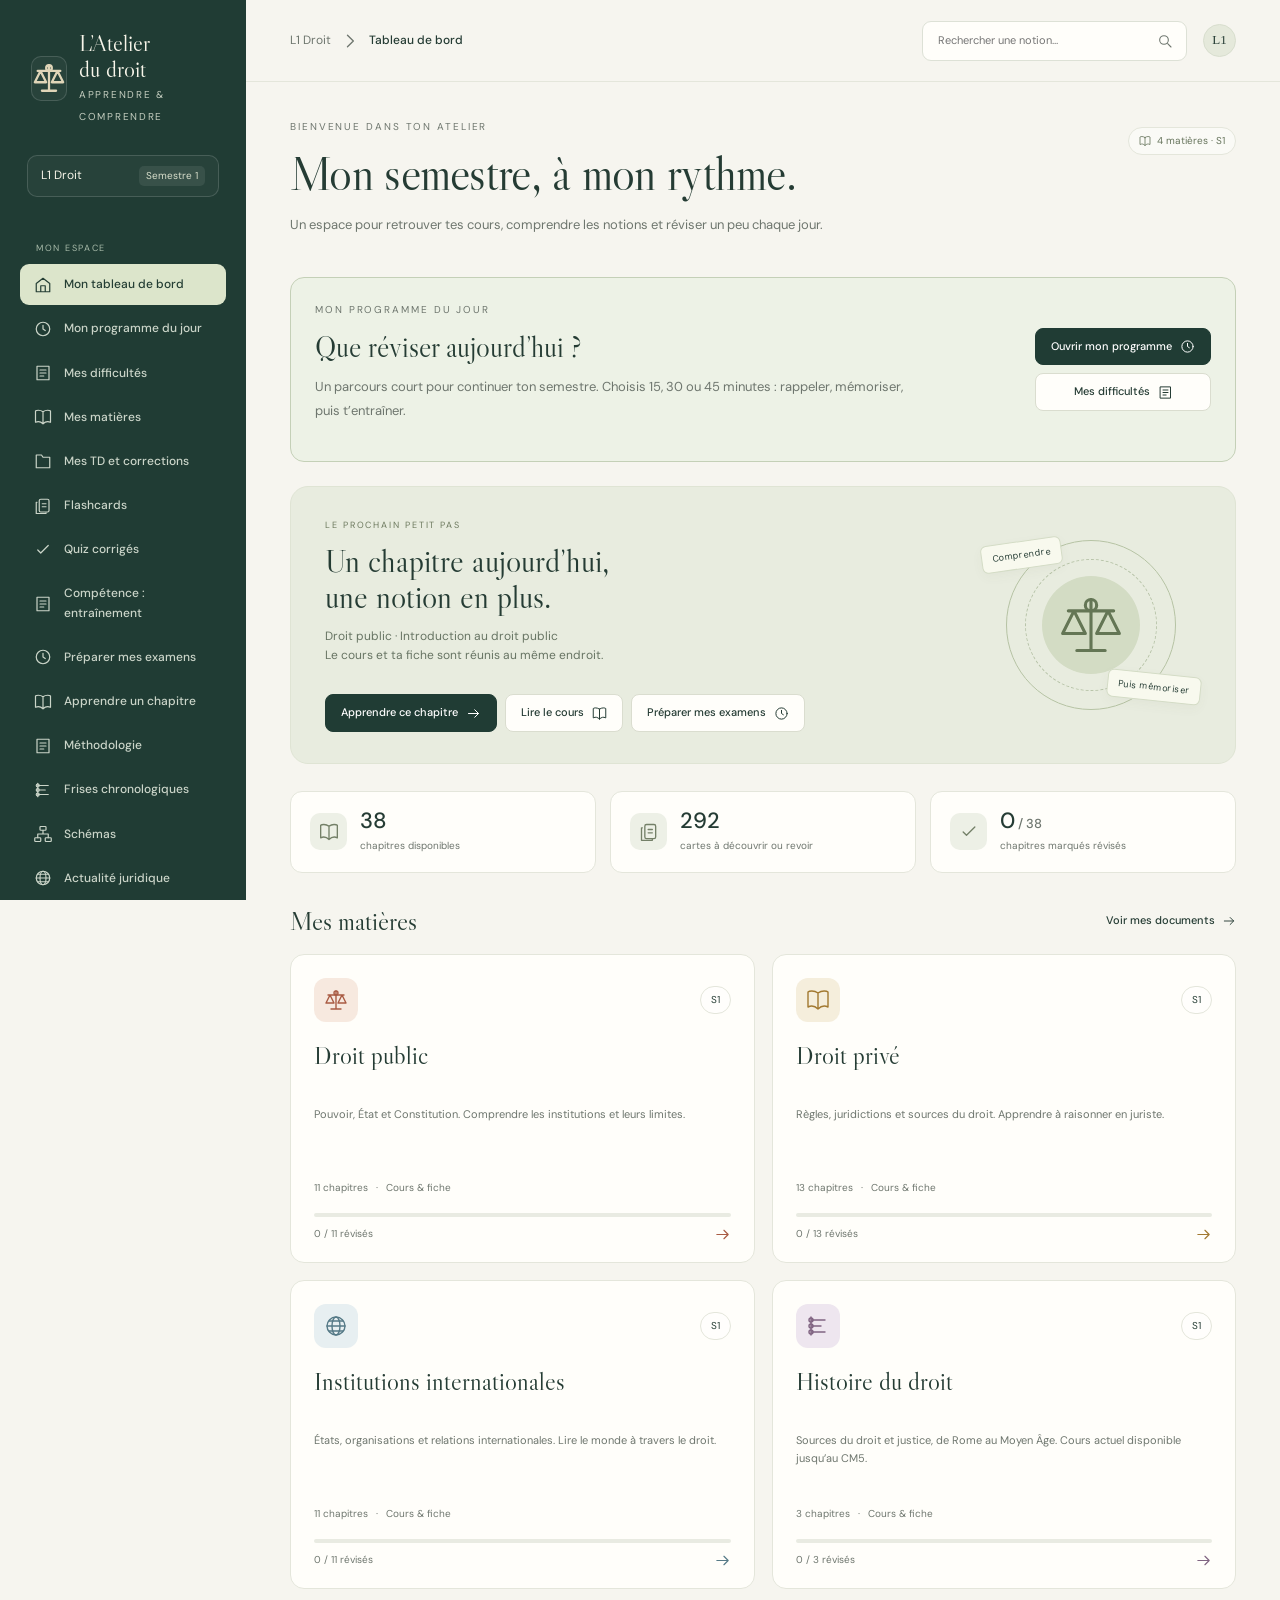
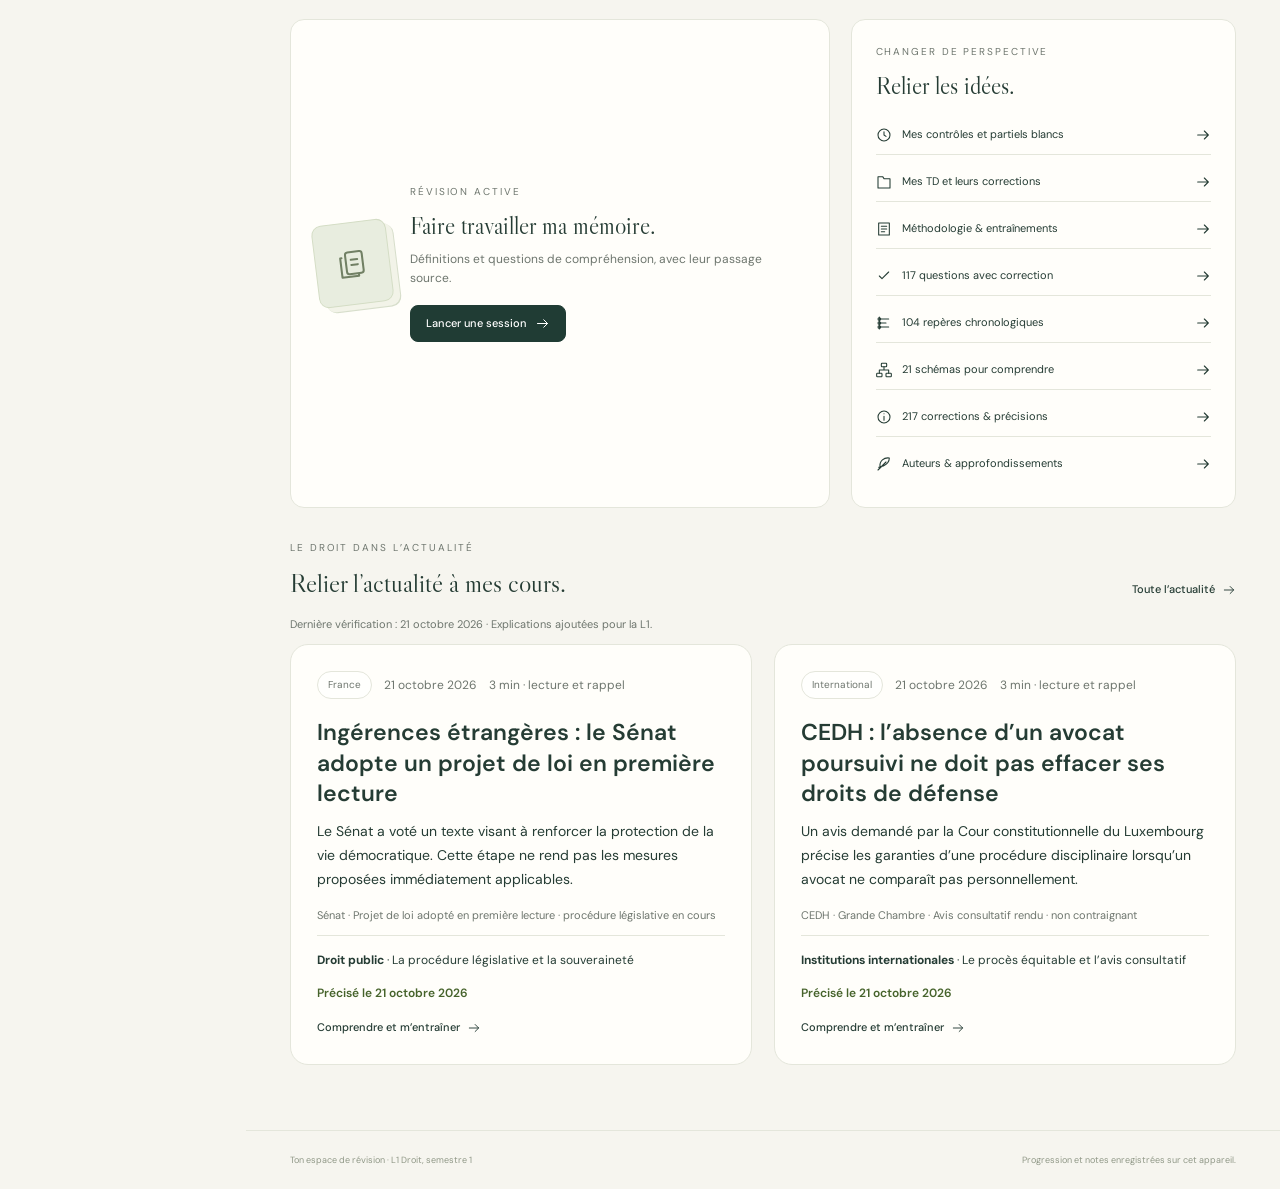
==== index.html @ 809d543b "Ajouter la révision guidée du blanc public Créer une révision guidée sur les trois thèmes confirmés " ====
<!doctype html>
<html lang="fr">
<head>
  <meta charset="utf-8">
  <meta name="viewport" content="width=device-width, initial-scale=1">
  <meta name="theme-color" content="#203c34">
  <meta name="description" content="Un espace personnel pour réviser le semestre 1 de L1 Droit : cours, fiches, flashcards, frises et notes.">
  <title>L’Atelier du droit · L1 S1</title>
  <link rel="icon" href="favicon.svg" type="image/svg+xml">
  <link rel="stylesheet" href="styles.css?v=016842bf5948">
  <script src="data.js?v=adc1491a22dc" defer></script>
  <script src="actualites.js?v=75a900357929" defer></script>
  <script src="app.js?v=0b6fcb412779" defer></script>
</head>
<body>
  <a class="skip-link" href="#main" data-scroll="main">Aller au contenu</a>
  <aside id="sidebar" aria-label="Navigation principale"></aside>
  <div class="shell">
    <header id="topbar"></header>
    <main id="main" tabindex="-1"><noscript>Active JavaScript pour consulter cet espace de révision. Les documents originaux restent disponibles dans le dossier documents.</noscript></main>
    <footer>Ton espace de révision · L1 Droit, semestre 1 <span>Progression et notes enregistrées sur cet appareil.</span></footer>
  </div>
  <div id="toast" role="status" aria-live="polite"></div>
  <input type="file" id="restore-file" accept="application/json,.json" hidden>
</body>
</html>
---- styles.css ----
@import url('https://fonts.googleapis.com/css2?family=DM+Sans:wght@400;450;500;550;600;650;700&family=Libre+Caslon+Display&display=swap');
:root{--bg:#f6f5ef;--paper:#fffefa;--ink:#253c34;--muted:#6e766e;--green:#203c34;--line:#e4e6db;--accent:#bbc9a8;--terracotta:#a95b43;--ochre:#a27931;--blue:#567a87;--radius:18px;--sidebar:246px}
*{box-sizing:border-box}body{margin:0;background:var(--bg);color:var(--ink);font-family:'DM Sans',system-ui,sans-serif;font-size:14px;line-height:1.6}button,input,select,textarea{font:inherit}button,a,input,select,textarea{-webkit-tap-highlight-color:transparent}button{cursor:pointer}a{color:inherit;text-decoration:none}a:hover{color:var(--terracotta)}button{color:inherit}button:focus-visible,a:focus-visible,input:focus-visible,select:focus-visible,textarea:focus-visible{outline:3px solid #ad7946;outline-offset:4px}button:disabled{cursor:default;opacity:.45}.skip-link{position:fixed;left:260px;top:-60px;background:white;padding:10px;z-index:100}.skip-link:focus{top:8px}.icon{width:20px;height:20px;display:inline-block;vertical-align:middle;flex-shrink:0;fill:none;stroke:currentColor;stroke-width:1.6;stroke-linecap:round;stroke-linejoin:round}.icon.lg{width:34px;height:34px}.icon.xl{width:62px;height:62px;stroke-width:1.1}
#sidebar{position:fixed;inset:0 auto 0 0;width:var(--sidebar);padding:30px 20px 20px;background:var(--green);color:#f7f5e9;display:flex;flex-direction:column;z-index:30}.brand{display:flex;gap:12px;align-items:center;padding:0 11px 28px}.brand-mark{width:40px;height:45px;background:#ffffff0a;display:grid;place-items:center;border:1px solid #ffffff24;border-radius:10px;color:#e0d5b8}.brand strong{display:block;font-family:'Libre Caslon Display',Georgia,serif;font-size:23px;font-weight:400;line-height:1.13}.brand small{font-size:10px;text-transform:uppercase;letter-spacing:1.7px;color:#c5cec0}.semester{display:flex;justify-content:space-between;align-items:center;border:1px solid #ffffff26;border-radius:10px;padding:10px 13px;background:#ffffff08;margin:0 7px 24px}.semester span{font-size:12px}.semester small{font-size:10px;padding:2px 7px;background:#ffffff14;border-radius:5px;color:#d9dfcc}.nav-label{text-transform:uppercase;letter-spacing:1.7px;color:#a8bbaa;font-size:9px;padding:0 16px;margin:20px 0 9px}.nav-link{display:flex;align-items:center;gap:12px;padding:11px 14px;border-radius:9px;margin:3px 0;color:#cbd5c9;font-size:12px;font-weight:500;transition:background .2s,color .2s}.nav-link:hover{background:#ffffff0d;color:white}.nav-link.active{background:#dce5cb;color:#243e34}.nav-link .icon{width:18px;height:18px}.subject-dot{width:8px;height:8px;border-radius:50%;display:inline-block;background:var(--tone)}.sidebar-end{margin-top:auto;padding:22px 12px 3px;border-top:1px solid #ffffff1c;color:#b9c7b8;font-size:11px;display:flex;align-items:center;gap:9px}.sidebar-end .icon{width:15px}.sidebar-end span{line-height:1.5}.shell{margin-left:var(--sidebar);min-height:100vh}#topbar{height:82px;padding:0 44px;display:flex;align-items:center;justify-content:space-between;border-bottom:1px solid var(--line);gap:20px;background:var(--bg)}.crumb{font-size:12px;color:var(--muted);display:flex;align-items:center;gap:9px}.crumb strong{color:var(--ink);font-weight:500}.search-box{display:flex;align-items:center;gap:9px;padding:9px 13px;border:1px solid #dde1d6;border-radius:9px;width:265px;background:#fffefa}.search-box .icon{width:16px;color:var(--muted)}.search-box input{border:0;outline:0;background:none;width:100%;font-size:11px;min-width:0;color:var(--ink)}.search-box button{background:none;border:0;padding:0;display:flex}.top-right{display:flex;align-items:center;gap:16px}.avatar{width:33px;height:33px;border-radius:50%;display:grid;place-items:center;background:#e5e9db;border:1px solid #d8dece;font-family:Georgia,serif;font-size:13px}.mobile-menu{display:none;border:0;background:none;padding:6px}#main{padding:37px 44px 65px;max-width:1360px;margin:0 auto;outline:0}h1,h2,h3,p{margin-top:0}h1{font-family:'Libre Caslon Display',Georgia,serif;font-weight:400;font-size:48px;line-height:1.1;letter-spacing:-.7px;margin-bottom:14px}h2{font-family:'Libre Caslon Display',Georgia,serif;font-weight:400;font-size:28px;line-height:1.2;margin-bottom:14px}h3{font-size:14px;line-height:1.5;font-weight:600;margin-bottom:8px}.eyebrow{font-size:10px;text-transform:uppercase;letter-spacing:1.9px;color:var(--muted);display:block;margin-bottom:12px}.muted{color:var(--muted)}.small{font-size:11px}.lead{color:var(--muted);max-width:620px;font-size:13px;line-height:1.7}.page-head{margin-bottom:28px}.page-head.row{display:flex;align-items:flex-start;justify-content:space-between;gap:20px}.pill{display:inline-flex;align-items:center;gap:6px;border:1px solid var(--line);background:#ffffff70;border-radius:100px;padding:5px 10px;font-size:10px;white-space:nowrap}.pill.solid{background:#e6ebdc;border-color:#e6ebdc}.pill .icon{width:12px;height:12px}.date-pill{margin-top:8px;color:#66745c;font-size:10px}.hero{position:relative;padding:31px 34px;display:flex;justify-content:space-between;gap:25px;border:1px solid #dfe4d4;background:#e8ecdf;border-radius:var(--radius);overflow:hidden;margin-bottom:27px}.hero h2{font-size:32px;max-width:370px;line-height:1.12;margin-bottom:11px}.hero p{max-width:410px;font-size:12px;color:#677463;margin-bottom:19px}.hero .eyebrow{color:#6c795e;font-size:9px}.hero-art{width:220px;flex-shrink:0;position:relative;display:flex;align-items:center;justify-content:center;min-height:160px}.hero-orbit{width:170px;height:170px;border:1px solid #b6c3a4;border-radius:50%;display:flex;align-items:center;justify-content:center;position:relative}.hero-orbit:before{content:'';position:absolute;width:130px;height:130px;border:1px dashed #b8c4a9;border-radius:50%}.hero-orbit:after{content:'';position:absolute;inset:35px;border-radius:50%;background:#d3dcc4}.hero-orbit .icon{position:relative;z-index:2;width:68px;height:68px;color:#647655;stroke-width:1.1}.floating-label{position:absolute;z-index:3;font-size:9px;letter-spacing:.5px;background:#f8f9ee;border:1px solid #d4dcc6;padding:6px 10px;border-radius:6px;box-shadow:0 4px 12px #53643c0b}.floating-label.one{left:0;top:23px;transform:rotate(-8deg)}.floating-label.two{right:0;bottom:30px;transform:rotate(6deg)}.btn{display:inline-flex;align-items:center;justify-content:center;gap:8px;border:1px solid #daddcf;padding:10px 15px;border-radius:8px;background:var(--paper);font-weight:500;font-size:11px;line-height:1.4;min-height:37px}.btn:hover{border-color:#aab69e;background:#f0f2e7;color:var(--ink)}.btn.primary{background:var(--green);color:white;border-color:var(--green)}.btn.primary:hover{background:#325344}.btn.ghost{background:transparent}.btn .icon{width:15px;height:15px}.text-link{display:inline-flex;align-items:center;gap:7px;font-size:11px;font-weight:500}.text-link .icon{width:14px;height:14px}.stats{display:grid;grid-template-columns:repeat(3,1fr);gap:14px;margin:0 0 33px}.stat{border:1px solid var(--line);background:var(--paper);border-radius:12px;padding:16px 19px;display:flex;gap:13px;align-items:center}.stat-icon{color:#748068;background:#edf0e6;border-radius:10px;width:37px;height:37px;display:grid;place-items:center}.stat strong{display:block;font-size:22px;line-height:1.15;font-weight:500}.stat small{font-size:10px;color:var(--muted)}.section-heading{display:flex;align-items:center;justify-content:space-between;margin-bottom:17px;gap:15px}.section-heading h2{margin:0;font-size:26px}.cards-grid[data-count="4"]{grid-template-columns:repeat(2,1fr)}.cards-grid{display:grid;grid-template-columns:repeat(3,1fr);gap:17px}.subject-card{position:relative;display:flex;flex-direction:column;padding:23px 23px 19px;background:var(--paper);border:1px solid var(--line);border-radius:14px;transition:transform .2s,box-shadow .2s}.subject-card:hover{transform:translateY(-3px);box-shadow:0 7px 22px #253c3408;color:var(--ink)}.subject-card h3{font-family:'Libre Caslon Display',Georgia,serif;font-size:25px;font-weight:400;margin:20px 0 9px;line-height:1.1;min-height:54px}.subject-card p{font-size:11px;line-height:1.7;color:var(--muted);margin-bottom:18px;min-height:57px}.subject-card-top{display:flex;align-items:center;justify-content:space-between}.subject-visual{width:44px;height:44px;border-radius:12px;display:grid;place-items:center;color:var(--tone);background:var(--wash)}.subject-visual .icon{width:24px;height:24px;stroke-width:1.4}.subject-meta{display:flex;align-items:center;gap:8px;color:var(--muted);font-size:10px;margin-bottom:17px}.progress{height:4px;overflow:hidden;border-radius:9px;background:#e9ebe2}.progress span{display:block;height:100%;background:var(--tone,var(--green));transition:width .3s}.subject-bottom{display:flex;align-items:center;justify-content:space-between;margin-top:9px;font-size:10px;color:var(--muted)}.subject-bottom .icon{color:var(--tone);width:17px;height:17px}.terracotta{--tone:var(--terracotta);--wash:#f7e9df}.ochre{--tone:var(--ochre);--wash:#f5eedc}.blue{--tone:var(--blue);--wash:#e7eff1}.plum{--tone:#806482;--wash:#eee6ef}.lower-grid{display:grid;grid-template-columns:1.4fr 1fr;gap:21px;margin-top:30px}.panel{border:1px solid var(--line);border-radius:14px;background:var(--paper);padding:24px}.panel h2{font-size:24px;margin-bottom:9px}.panel p{font-size:12px;color:var(--muted)}.training-panel{display:flex;align-items:center;gap:20px}.training-panel .deck-art{width:75px;height:83px;border-radius:10px;background:#e8eddf;border:1px solid #d4ddc5;display:grid;place-items:center;transform:rotate(-7deg);flex-shrink:0;box-shadow:6px 5px 0 #f2f3e8,7px 6px 0 #d7decb}.training-panel .deck-art .icon{width:31px;height:31px;color:#718064}.training-panel .btn{margin-top:4px}.tool-list{display:flex;flex-direction:column;gap:8px;margin-top:15px}.tool-row{display:flex;align-items:center;justify-content:space-between;gap:12px;padding:9px 0;border-bottom:1px solid var(--line);font-size:11px}.tool-row:last-child{border:0}.tool-row>span{display:flex;gap:10px;align-items:center}.tool-row .icon{width:16px}.notice{display:flex;align-items:flex-start;gap:11px;border:1px solid #e4deca;background:#f5f0e1;padding:13px 16px;border-radius:10px;font-size:11px;color:#7c6c44;margin-bottom:17px}.notice .icon{width:17px;height:17px;margin-top:1px}.notice p{margin:0}.page-actions{display:flex;gap:8px;flex-wrap:wrap}.section-tabs{display:flex;flex-wrap:wrap;gap:6px;padding:4px;border:1px solid var(--line);background:#eeefe6;border-radius:10px;width:fit-content;margin-bottom:25px}.section-tabs a,.section-tabs button{border:0;background:none;color:var(--muted);padding:7px 13px;font-size:11px;border-radius:7px}.section-tabs .active{background:var(--paper);color:var(--ink);box-shadow:0 2px 5px #243b3407}.chapter-list{display:flex;flex-direction:column;gap:9px}.part-heading{font-size:10px;text-transform:uppercase;letter-spacing:1.5px;font-weight:500;color:var(--muted);margin:24px 0 8px}.chapter-row{display:flex;align-items:center;gap:17px;border:1px solid var(--line);border-radius:12px;padding:16px 20px;background:var(--paper)}.chapter-row:hover{border-color:#bac5ae;color:var(--ink)}.chapter-number{width:32px;height:32px;border-radius:8px;background:var(--wash,#edf0e5);color:var(--tone,#758466);display:grid;place-items:center;font-size:11px;flex-shrink:0}.chapter-title{flex:1;min-width:0}.chapter-title h3{font-size:13px;margin:0 0 4px}.chapter-title small{font-size:10px;color:var(--muted)}.chapter-row .status{font-size:10px;color:var(--muted);white-space:nowrap}.chapter-row .icon{width:16px}.complete{color:#577b50!important}.status-dot{display:inline-block;width:5px;height:5px;border-radius:50%;background:currentColor;margin-right:5px}.reader-layout{display:grid;grid-template-columns:minmax(0,1fr) 190px;gap:25px;align-items:start}.reader{background:var(--paper);border:1px solid var(--line);border-radius:14px;padding:30px 34px;min-width:0}.reader .source-strip{display:flex;gap:8px;justify-content:space-between;align-items:center;flex-wrap:wrap;font-size:10px;border-bottom:1px solid var(--line);padding-bottom:18px;margin-bottom:22px;color:var(--muted)}.reader-body{font-size:14px;line-height:1.9;overflow-wrap:anywhere}.reader-body p{margin-bottom:15px;white-space:pre-line}.reader-body h2{font-family:'DM Sans',system-ui,sans-serif;font-size:19px;font-weight:600;line-height:1.6;margin:28px 0 16px}.reader-body h3{font-size:16px;margin:25px 0 14px}.reader-body h4{font-size:14px;margin:19px 0 10px}.reader-body .source-heading:first-child{margin-top:0}.reader-body .definition{background:#eff2e7;border-left:3px solid #a3b28f;padding:13px 16px;border-radius:0 6px 6px 0}.reader-body .source-bullet{padding-left:18px;position:relative}.reader-body .source-bullet:before{content:'•';position:absolute;left:2px;color:#929c85}.reader-body .source-note{font-size:12px;color:#78816e}.reader-body .source-correction{background:#f7efe0;padding:13px 16px;border-left:3px solid #c9aa67}.reader-body [id]{scroll-margin-top:28px}.reader-body .spotlight{background:#f4e6bd;outline:2px solid #d6b870;padding:14px}.reading-tools{position:sticky;top:20px;font-size:11px}.reading-tools h3{font-size:11px;margin-bottom:13px}.reading-tools a{display:block;padding:7px 0;color:var(--muted);font-size:10px;line-height:1.5;border-bottom:1px solid var(--line)}.reading-tools a:hover{color:var(--ink)}.reading-tools .btn{margin-bottom:10px;width:100%}.reading-tools p{font-size:10px;margin-top:13px}.reader-nav{display:flex;justify-content:space-between;gap:12px;margin-top:24px}.source-link{display:inline-flex;align-items:center;gap:5px;color:var(--muted);font-size:10px;text-decoration:underline;text-underline-offset:3px}.source-link .icon{width:12px}.filter-bar{display:flex;flex-wrap:wrap;align-items:center;gap:10px;margin:0 0 23px}.filter-bar label{font-size:11px;color:var(--muted);display:flex;align-items:center;gap:8px}select{border:1px solid var(--line);border-radius:8px;background:var(--paper);padding:8px 30px 8px 10px;font-size:11px;color:var(--ink)}.filters{display:flex;gap:7px;flex-wrap:wrap;margin-bottom:25px}.filter-chip{border:1px solid var(--line);background:var(--paper);border-radius:99px;padding:7px 12px;font-size:11px}.filter-chip.active{background:var(--green);color:white;border-color:var(--green)}.empty-state{text-align:center;padding:45px 25px;border:1px dashed #cbd4bf;border-radius:14px;background:#fffefa70}.empty-state .icon{width:38px;height:38px;color:#859577;margin-bottom:13px}.empty-state h2{font-size:27px}.empty-state p{max-width:470px;margin:0 auto 18px;font-size:12px;color:var(--muted)}.flash-workspace{max-width:800px;margin:auto}.flash-meta{display:flex;justify-content:space-between;font-size:11px;color:var(--muted);margin:23px 0 12px}.flashcard{width:100%;min-height:285px;border-radius:20px;border:1px solid #d9dfce;display:flex;flex-direction:column;align-items:center;justify-content:center;padding:40px 45px;background:var(--paper);box-shadow:0 9px 30px #243b3405;text-align:center;color:var(--ink)}.flashcard:hover{border-color:#b6c3a6}.flashcard .eyebrow{font-size:9px;margin-bottom:26px;color:#8a967e}.flashcard .question{font-family:'Libre Caslon Display',Georgia,serif;font-size:32px;line-height:1.3;max-width:580px}.flashcard .answer{font-size:17px;line-height:1.8;max-width:600px}.flashcard small{font-size:10px;color:var(--muted);margin-top:24px}.review-actions{display:flex;justify-content:center;gap:13px;margin-top:23px}.review-actions .btn{min-width:145px;padding:12px}.review-actions .again{background:#f5e8dc;border-color:#e7d4c3;color:#996443}.review-actions .known{background:#dfe8d5;border-color:#cadab8;color:#44613c}.flash-source{text-align:center;margin-top:16px}.deck-summary{margin-top:27px;display:grid;grid-template-columns:repeat(3,1fr);gap:14px}.deck-card{background:var(--paper);border:1px solid var(--line);border-radius:14px;padding:19px}.deck-card h3{font-size:14px}.deck-card p{font-size:11px;color:var(--muted)}.deck-card .btn{width:100%;margin-top:4px}.timeline{max-width:820px;position:relative;margin-top:30px}.timeline:before{content:'';position:absolute;left:125px;top:10px;bottom:16px;width:1px;background:#d1dac5}.timeline-item{position:relative;display:grid;grid-template-columns:112px 1fr;gap:35px;margin-bottom:19px}.timeline-date{text-align:right;padding-top:18px;font-size:12px;font-weight:600;color:var(--tone,var(--green))}.timeline-dot{position:absolute;left:121px;top:25px;width:9px;height:9px;border-radius:50%;background:var(--tone,var(--green));border:2px solid var(--bg)}.timeline-content{border:1px solid var(--line);border-radius:12px;padding:16px 20px;background:var(--paper)}.timeline-content p{font-size:12px;margin:6px 0 9px}.timeline-content .pill{font-size:9px;padding:2px 7px}.scheme{margin-bottom:22px;background:var(--paper);border:1px solid var(--line);border-radius:16px;padding:29px}.scheme .center-node{background:var(--green);color:white;border-radius:9px;padding:13px 20px;margin:25px auto 0;width:fit-content;font-size:12px;font-weight:500}.scheme-line{width:1px;height:25px;background:#b2bfa5;margin:auto}.scheme-nodes{display:grid;grid-template-columns:repeat(3,1fr);gap:15px;position:relative;padding-top:21px}.scheme-nodes:before{content:'';position:absolute;left:16.6%;right:16.6%;top:0;height:1px;background:#b2bfa5}.scheme-node{position:relative;background:#eff2e7;border:1px solid #dce3ce;border-radius:10px;padding:18px 14px;text-align:center}.scheme-node:before{content:'';width:1px;height:21px;position:absolute;background:#b2bfa5;left:50%;top:-22px}.scheme-node h3{font-size:12px;margin-bottom:5px}.scheme-node p{font-size:11px;color:var(--muted);margin:0}.scheme-caption{display:flex;justify-content:space-between;gap:12px;margin-top:24px;font-size:10px;color:var(--muted)}.reference-grid{display:grid;grid-template-columns:repeat(2,1fr);gap:16px}.reference-card{background:var(--paper);border:1px solid var(--line);border-radius:13px;padding:21px;min-width:0}.reference-card .eyebrow{font-size:9px}.reference-card h3{font-size:15px}.reference-card p{font-size:12px;line-height:1.8;white-space:pre-line;color:#626e60}.reference-card .page-actions{margin-top:17px}.reference-card .file-name{font-size:10px;color:var(--muted);overflow-wrap:anywhere;margin:10px 0}.resources-list{display:flex;flex-direction:column;gap:10px}.resource-row{border:1px solid var(--line);background:var(--paper);border-radius:10px;padding:17px 20px;display:flex;align-items:center;justify-content:space-between;gap:20px}.resource-row h3{font-size:12px;margin:0 0 5px}.resource-row p{font-size:10px;margin:0;color:var(--muted)}.note-editor{width:100%;min-height:290px;resize:vertical;background:var(--paper);border:1px solid var(--line);border-radius:13px;padding:23px;color:var(--ink);line-height:1.8;font-size:13px}.note-status{font-size:10px;color:var(--muted);margin:8px 0 18px}.search-results{display:flex;flex-direction:column;gap:13px}.result{background:var(--paper);border:1px solid var(--line);border-radius:12px;padding:20px;display:block}.result h3{font-size:13px}.result p{font-size:12px;margin-bottom:8px;white-space:pre-line;color:#5d685b}.result .eyebrow{font-size:9px}.result mark{background:#e9dab6;color:var(--ink);border-radius:2px}.settings-row{display:flex;align-items:center;justify-content:space-between;gap:20px;border-bottom:1px solid var(--line);padding:20px 0}.settings-row:last-child{border:0}.settings-row p{margin:0;font-size:11px;color:var(--muted)}.settings-row h3{font-size:13px;margin-bottom:3px}.settings-row .page-actions{flex-shrink:0}.full-width{width:100%}.local-label{display:flex;align-items:center;gap:5px;font-size:10px;color:var(--muted)}footer{padding:22px 44px;border-top:1px solid var(--line);font-size:9px;color:#909887;display:flex;justify-content:space-between;gap:10px}#toast{position:fixed;bottom:25px;right:30px;background:var(--green);color:white;padding:12px 20px;border-radius:9px;font-size:12px;z-index:100;opacity:0;transform:translateY(10px);transition:.2s;pointer-events:none;max-width:85vw}#toast.show{opacity:1;transform:translateY(0)}.stack{display:flex;flex-direction:column;gap:18px}.spaced{margin-top:32px}.back{margin-bottom:18px}.count-caption{font-size:10px;color:var(--muted);margin:10px 0 20px}.pinned-star{color:#9a7e3c}.screen-reader-only{position:absolute;width:1px;height:1px;padding:0;margin:-1px;overflow:hidden;clip:rect(0,0,0,0);border:0}
.reading-index{display:none;border:1px solid var(--line);background:var(--paper);border-radius:12px;padding:13px 17px;margin-bottom:18px}.reading-index summary{font-size:12px;font-weight:600;cursor:pointer}.reading-index nav{padding:12px 0}.reading-index a{display:block;font-size:11px;padding:7px 0;color:var(--muted);border-bottom:1px solid var(--line)}.reading-index .btn{margin-top:6px}.quiz-question{padding:30px;background:var(--paper);border:1px solid var(--line);border-radius:16px}.quiz-question h2{font-size:29px;line-height:1.4}.quiz-options{display:flex;flex-direction:column;gap:12px;margin-top:25px}.quiz-option{text-align:left;display:flex;align-items:center;gap:13px;border:1px solid #d9dfce;border-radius:10px;padding:15px 17px;background:var(--paper);font-size:13px;line-height:1.6}.quiz-option>span:first-child{width:28px;height:28px;flex-shrink:0;border-radius:7px;background:#edf0e5;display:grid;place-items:center;font-size:11px;color:#748568}.quiz-option:hover{background:#f0f3e8;border-color:#a3b28f}.quiz-option:disabled{opacity:1}.quiz-option.correct{background:#e9f0df;border-color:#a2b68b}.quiz-option.incorrect{background:#f8e9e0;border-color:#cca58b}.quiz-feedback{padding:18px 20px;margin-top:24px;border-left:3px solid #a2b68b;background:#edf2e5;border-radius:0 9px 9px 0;font-size:13px}.quiz-feedback.incorrect{background:#f5eee1;border-color:#c3a468}.quiz-feedback p{margin:9px 0 13px;line-height:1.8}.pitfall{background:#f7f1e4;padding:11px 14px;border-radius:8px}.reference-card>small{display:block;font-size:9px;margin-top:13px}.scheme-nodes[data-count="2"]{grid-template-columns:repeat(2,1fr)}.scheme-nodes[data-count="2"]:before{left:25%;right:25%}
#sidebar{overflow-y:auto}.brand,.semester,.sidebar-end{flex-shrink:0}
.study-highlighter{position:sticky;top:8px;z-index:12;display:flex;align-items:center;justify-content:space-between;flex-wrap:wrap;gap:12px;background:var(--paper);border:1px solid #ded8af;border-radius:12px;padding:13px 17px;margin-bottom:22px;box-shadow:0 3px 12px #253c3409}.highlighter-intro{flex:1;min-width:180px}.highlighter-intro strong{display:block;font-size:12px}.highlighter-intro small{display:block;font-size:10px;color:var(--muted);max-width:390px}.highlighter-actions{display:flex;align-items:center;gap:8px;flex-wrap:wrap}.highlight-button{background:#fff4b6;border-color:#d7c975}.highlight-swatch{width:13px;height:13px;border-radius:3px;background:#ffe478;border:1px solid #cab659}.highlighter-actions #highlight-status{font-size:10px;color:var(--muted);flex-basis:100%}mark.study-highlight{background:#ffe478;color:inherit;box-decoration-break:clone;-webkit-box-decoration-break:clone;border-radius:2px}.reader-body [id]{scroll-margin-top:155px}
.reading-tools{max-height:calc(100vh - 50px);overflow-y:auto;padding-right:5px}
@media(min-width:1600px){#main{padding-top:48px}.hero{padding:37px 42px}.hero h2{font-size:37px}.subject-card{padding:28px}}
@media(max-width:1150px){:root{--sidebar:218px}#main{padding:32px 28px 50px}#topbar{padding:0 28px}.cards-grid{gap:12px}.subject-card{padding:18px}.subject-card h3{font-size:23px}.hero-art{width:170px}.hero h2{font-size:29px}.reader-layout{grid-template-columns:minmax(0,1fr) 160px;gap:16px}.reader{padding:25px}.lower-grid{grid-template-columns:1.25fr 1fr}.training-panel{gap:16px}.training-panel .deck-art{width:60px;height:70px}footer{padding:20px 28px}}
@media(max-width:900px){:root{--sidebar:0px}#sidebar{width:246px;transform:translateX(-100%);transition:transform .2s;box-shadow:10px 0 70px #203c3400}.menu-open #sidebar{transform:translateX(0);box-shadow:10px 0 70px #203c3450}.shell{margin-left:0}.mobile-menu{display:block}.crumb{margin-right:auto}.top-right{gap:10px}#topbar{height:70px}.search-box{width:230px}.skip-link{left:15px}.reader-layout{grid-template-columns:minmax(0,1fr)}.reading-tools{position:static;display:none}.reader-nav{flex-wrap:wrap}}
@media(max-width:620px){#main{padding:28px 19px 40px}#topbar{padding:0 15px;gap:9px}.search-box{width:165px;padding:8px}.crumb{font-size:10px}.crumb span{display:none}.avatar{display:none}h1{font-size:37px}.page-head.row{display:block}.date-pill{margin:0 0 10px}.hero{padding:25px;gap:12px}.hero h2{font-size:29px}.hero-art{display:none}.hero p{font-size:12px}.stats{gap:8px;margin-bottom:28px}.stat{padding:14px 10px;display:block}.stat-icon{display:none}.stat strong{font-size:22px}.stat small{font-size:9px}.cards-grid,.cards-grid[data-count="4"]{grid-template-columns:1fr}.subject-card{padding:22px}.subject-card h3{min-height:0;margin-top:15px;font-size:27px}.subject-card p{min-height:0;margin-bottom:12px}.subject-meta{margin-bottom:13px}.lower-grid{grid-template-columns:1fr;gap:15px}.training-panel .deck-art{width:65px;height:75px}.section-heading h2{font-size:25px}.chapter-row{padding:15px 13px;gap:12px}.chapter-title h3{font-size:12px}.chapter-row .status{display:none}.reader{padding:23px 20px}.reader-body{font-size:13px}.reader-body h2{font-size:17px}.section-tabs{gap:0}.section-tabs a,.section-tabs button{padding:7px 9px;font-size:10px}.page-head .page-actions{margin-top:17px}.reference-grid{grid-template-columns:1fr}.deck-summary{grid-template-columns:1fr}.flashcard{padding:32px 24px;min-height:280px}.flashcard .question{font-size:29px}.flashcard .answer{font-size:15px}.review-actions .btn{min-width:0;flex:1}.timeline:before{left:75px}.timeline-item{grid-template-columns:61px 1fr;gap:29px}.timeline-dot{left:71px}.timeline-date{font-size:10px}.timeline-content{padding:14px}.timeline-content p{font-size:11px}.scheme{padding:22px 17px}.scheme-nodes{gap:8px}.scheme-node{padding:14px 7px}.scheme-node h3{font-size:11px}.scheme-node p{font-size:10px}.scheme-caption{flex-direction:column}.resource-row{align-items:flex-start;padding:16px;gap:10px}.resource-row .btn{padding:8px 10px;font-size:10px;flex-shrink:0}.settings-row{display:block}.settings-row .page-actions{margin-top:12px}.page-head{margin-bottom:23px}footer{padding:18px 19px;display:block}footer span{display:block;margin-top:5px}.reference-card{padding:19px}.notice{font-size:10px;padding:13px}.top-right{flex-shrink:0}}
@media(prefers-reduced-motion:reduce){*{scroll-behavior:auto!important;transition:none!important}}
@media(max-width:900px){.reading-index{display:block}}
@media(max-width:620px){.quiz-question{padding:24px 20px}.quiz-question h2{font-size:25px}.quiz-option{font-size:12px;padding:13px}.quiz-feedback{font-size:12px}.scheme-nodes[data-count="2"]{gap:12px}}
@media(max-width:620px){.study-highlighter{padding:11px 13px;gap:9px}.highlighter-intro{min-width:0;flex-basis:100%}.highlighter-actions .btn{font-size:10px;min-height:42px}.highlighter-actions #highlight-status{flex-basis:auto}.reader-body [id]{scroll-margin-top:180px}}
@media print{.study-highlighter{display:none!important}mark.study-highlight{background:transparent!important}}
@media print{#sidebar,#topbar,footer,.reading-tools,.section-tabs,.page-actions,.reader-nav,.skip-link,#toast{display:none!important}.shell{margin:0}#main{padding:0}.reader{border:0;padding:0}.reader-layout{display:block}body{background:white;color:black}.reader-body{font-size:11pt}.source-link{color:black}h1{font-size:28pt}.reader-body p{break-inside:avoid}.page-head{margin-bottom:15px}.notice{border:1px solid #999}.reader-body .definition{background:none;border-left:1px solid #888}}

.guide-points{padding-left:20px;font-size:12px;color:#626e60;line-height:1.8}.guide-points li{margin-bottom:7px}.practice-case{border:1px solid #dce3ce;border-radius:10px;background:#eff2e7;padding:14px;margin:17px 0}.practice-case>strong{font-size:11px}.practice-case>p{margin-top:8px}.practice-solution summary,.bibliography-details summary{cursor:pointer;font-size:11px;font-weight:600;padding:8px 0}.practice-solution p{margin:8px 0 0}.guide-sources{display:flex;flex-wrap:wrap;gap:10px}.bibliography-details{margin-bottom:13px}.bibliography-details p{font-size:11px}.study-guide .pitfall{margin-top:15px}.study-guide{scroll-margin-top:160px}

.reading-correction{border:1px solid #d8c58e;border-left:4px solid #b49648;background:#faf5e7;border-radius:0 10px 10px 0;padding:17px 19px;margin:8px 0 26px;font-size:12px;line-height:1.8;break-inside:avoid}.reading-correction .eyebrow{font-size:9px;margin-bottom:8px}.reading-correction h3{font-size:14px;margin:0 0 8px}.reading-correction p{margin-bottom:12px}.reading-correction small{display:block;font-size:9px;margin-top:10px}.reading-alert{display:flex;flex-wrap:wrap;align-items:center;gap:8px 14px;padding:14px 18px;border:1px solid #d8c58e;background:#faf5e7;border-radius:10px;margin:0 0 20px;font-size:11px}.reading-alert span{color:var(--muted)}.correction-card{border-top:3px solid #b49648;scroll-margin-top:165px}.correction-card h3{font-size:15px}.audit-overview{margin-bottom:22px}.audit-overview>p{font-size:12px;color:#626e60}.audit-subjects{display:grid;grid-template-columns:repeat(2,minmax(0,1fr));gap:12px;margin:18px 0}.audit-subjects>div{padding:13px 15px;background:#eff2e7;border-radius:8px;font-size:11px}.audit-subjects strong,.audit-subjects span{display:block}.audit-subjects span{margin-top:5px;color:var(--muted)}.result-correction{display:block;margin:4px 0 10px;font-size:10px;font-weight:600;color:#8a6b25}.section-tabs{flex-wrap:wrap}.source-link{overflow-wrap:anywhere}.reader-body aside [id]{scroll-margin-top:160px}
@media(max-width:900px){#sidebar{visibility:hidden}.menu-open #sidebar{visibility:visible}}
@media(max-width:620px){.audit-subjects{grid-template-columns:1fr}.reading-correction{padding:14px}.reading-correction h3{font-size:13px}.reading-alert{padding:12px 14px}}
@media print{.reading-correction{border:1px solid #888;background:white}.audit-subjects{display:block}.reading-correction .eyebrow{color:black}}

.suite-panel{border-color:#b8c8cc;background:#f4f8f6}.suite-panel p{max-width:800px;font-size:12px;color:#626e60}.reader-body .source-note .source-link{font-size:10px;line-height:1.6}.reader-body .source-note{overflow-wrap:anywhere}

.method-start{display:grid;grid-template-columns:minmax(0,1.6fr) minmax(180px,.7fr);gap:30px;align-items:center;background:#edf2e6;border-color:#c9d5bc}.method-start h2{font-size:30px}.method-start p{font-size:13px;max-width:650px}.method-cycle{padding-left:22px;font-size:13px;line-height:2.4;color:#52674c}.method-scope{font-size:11px;line-height:1.8;color:var(--muted);margin:18px 0 24px;max-width:900px}.method-profile-grid,.method-grid{display:grid;grid-template-columns:repeat(2,minmax(0,1fr));gap:16px}.method-profile,.method-card{display:block;min-width:0;padding:25px;background:var(--paper);border:1px solid var(--line);border-radius:14px}.method-profile{border-top:3px solid var(--tone,var(--green))}.method-profile h3{font-family:'Libre Caslon Display',Georgia,serif;font-size:29px;font-weight:400;margin:12px 0}.method-profile p,.method-card p{font-size:12px;color:var(--muted);line-height:1.8}.method-card h3{font-size:16px;line-height:1.5;margin:12px 0 8px}.method-card-icon{display:grid;place-items:center;width:34px;height:34px;border-radius:9px;background:#edf2e6;color:#738766}.method-card:hover,.method-profile:hover,.method-exercise:hover{border-color:#a9b99a}.method-card .text-link,.method-profile .text-link{font-size:11px}.method-exercises{display:grid;grid-template-columns:repeat(2,minmax(0,1fr));gap:13px;margin-top:20px}.method-exercise{display:flex;justify-content:space-between;align-items:center;gap:18px;border:1px solid var(--line);border-radius:12px;background:var(--paper);padding:23px;min-width:0}.method-exercise>div{min-width:0}.method-exercise h3{font-size:15px;line-height:1.6;margin:10px 0 8px}.method-exercise .eyebrow{font-size:9px;line-height:1.7}.method-exercise p{font-size:11px;color:var(--muted);margin-bottom:8px}.method-exercise small{font-size:10px;color:#687d57}.method-exercise>.icon{flex-shrink:0}.method-session-grid{display:grid;grid-template-columns:repeat(2,minmax(0,1fr));gap:24px;margin-top:25px}.method-session-grid h3{font-size:14px}.method-session-grid p{font-size:12px;line-height:1.8;color:var(--muted)}.method-instructions{margin-top:32px;border-top:1px solid var(--line);padding-top:24px}.method-instructions label strong,.method-instructions label span,.method-instructions>small{display:block}.method-instructions label strong{font-size:16px;margin-bottom:8px}.method-instructions label span,.method-instructions>small{font-size:11px;color:var(--muted);line-height:1.8}.method-instructions textarea{display:block;width:100%;margin:12px 0 8px;border:1px solid var(--line);background:var(--paper);border-radius:10px;padding:15px;font-family:inherit;font-size:13px;line-height:1.8;resize:vertical;color:var(--ink)}.method-routine{font-size:13px;line-height:1.9;padding-left:23px}.method-routine li{margin:12px 0}.method-prose ul,.method-prose ol{padding-left:22px;line-height:1.9;font-size:13px}.method-prose li{margin:10px 0}.method-prose p{white-space:pre-line}.method-prose .guide-sources{gap:14px}.method-prose section{scroll-margin-top:160px}.method-timer{display:flex;flex-wrap:wrap;align-items:center;justify-content:space-between;gap:16px;border:1px solid var(--line);border-radius:12px;padding:20px 24px;background:var(--paper);margin:20px 0 25px}.method-timer>div:first-child{display:flex;align-items:center;gap:16px;flex-wrap:wrap}.method-timer strong{font-size:25px;font-variant-numeric:tabular-nums}.method-timer span{font-size:11px;color:var(--muted)}.method-timer small{font-size:10px;color:var(--muted);flex-basis:100%}.method-workspace{display:grid;grid-template-columns:minmax(0,1.7fr) minmax(230px,.8fr);gap:24px;align-items:start}.method-workspace>div{min-width:0}.method-self-check{min-width:0;position:sticky;top:20px}.method-self-check h2{font-size:25px}.method-self-check .panel{padding:23px}.method-checks{display:flex;flex-direction:column;gap:14px;margin:22px 0}.method-checks label{display:flex;align-items:flex-start;gap:10px;font-size:12px;line-height:1.8;cursor:pointer}.method-checks input{width:17px;height:17px;accent-color:var(--green);flex-shrink:0;margin-top:3px}.method-draft{margin-top:30px}.method-draft label h2{font-size:27px}.method-draft label span{font-size:12px;color:var(--muted)}.method-draft textarea{margin-top:15px;min-height:360px}.method-draft-status{display:flex;flex-wrap:wrap;gap:10px;align-items:center;justify-content:space-between;margin:10px 0}.method-draft-status small{font-size:10px;line-height:1.8;color:var(--muted)}.method-hints,.method-correction{background:var(--paper);border:1px solid var(--line);border-radius:12px;padding:20px 24px;margin-top:20px}.method-hints summary,.method-correction summary{font-size:13px;font-weight:600;cursor:pointer;line-height:1.8}.method-hints p{font-size:13px;line-height:1.9;margin:18px 0 0}.method-correction .reader-body{margin-top:20px}.method-correction h3{font-size:15px}.method-guide-layout .reading-tools h3{line-height:1.6}.method-reading-tools .spaced{margin-top:25px}.method-guide-layout .reader{min-width:0}.method-prose p,.method-self-check p,.method-exercise h3{overflow-wrap:anywhere}
@media(max-width:1100px){.method-workspace{grid-template-columns:minmax(0,1fr)}.method-self-check{position:static;display:grid;grid-template-columns:repeat(2,minmax(0,1fr));gap:18px}.method-self-check .spaced{margin-top:0}}
@media(max-width:900px){.method-start{grid-template-columns:minmax(0,1fr)}.method-cycle{margin:0;display:flex;gap:24px;flex-wrap:wrap;font-size:12px}.method-reading-tools{display:none}}
@media(max-width:620px){.method-profile-grid,.method-grid,.method-exercises,.method-session-grid,.method-self-check{grid-template-columns:minmax(0,1fr)}.method-start,.method-profile,.method-card,.method-exercise{padding:21px}.method-profile h3{font-size:27px}.method-start h2{font-size:28px}.method-timer{padding:17px}.method-timer .page-actions{width:100%}.method-timer .btn{font-size:10px;min-height:42px;flex:1}.method-hints,.method-correction{padding:18px}.method-workspace{gap:20px}.method-draft .note-editor{padding:18px}.method-prose ul,.method-prose ol{font-size:12px}.method-session-grid{gap:22px}.method-draft-status{align-items:flex-start}.method-cycle{display:block}.method-scope{font-size:10px}}
@media print{.method-instructions,.method-timer,.method-draft,.method-self-check,.method-hints{display:none!important}.method-workspace{display:block}.method-correction{border:0;padding:0}.method-correction::details-content{content-visibility:visible}.method-prose{font-size:11pt}.method-prose p{break-inside:auto}.method-reading-tools{display:none!important}.method-profile-grid,.method-grid,.method-exercises{display:block}.method-card,.method-exercise{break-inside:avoid}}

.method-resume{display:flex;align-items:center;justify-content:space-between;gap:24px;margin:22px 0 28px;border-color:#c9d5bc;background:#f0f4e9}.method-resume h2{font-size:26px;margin:6px 0 9px}.method-resume p{font-size:12px;color:var(--muted);margin:0;max-width:600px}.method-resume>.btn{flex-shrink:0}.method-attempt-filters{display:flex;align-items:end;gap:18px;flex-wrap:wrap;margin:24px 0}.method-attempt-filters label{font-size:12px;font-weight:600;flex:1;min-width:190px;max-width:320px}.method-attempt-filters select{display:block;width:100%;margin-top:7px;background:var(--paper);border:1px solid #cbd3bf;border-radius:9px;padding:11px 13px;color:var(--ink);min-height:44px}.method-attempt-filters p{font-size:11px;color:var(--muted);margin:0 0 12px}.method-attempt-list{display:grid;gap:18px}.method-attempt{background:var(--paper);border:1px solid var(--line);border-radius:14px;padding:26px;min-width:0}.method-attempt-heading{display:flex;align-items:start;justify-content:space-between;gap:18px}.method-attempt-heading h2{font-size:25px;line-height:1.35;margin:10px 0}.method-attempt-heading .pill{flex-shrink:0;font-size:10px;margin-top:5px}.method-draft-excerpt{font-size:12px;line-height:1.9;color:var(--muted);overflow-wrap:anywhere}.method-draft-excerpt strong{color:var(--ink);margin-right:7px}.method-rework-preview{border-left:3px solid #b49648;background:#faf5e7;padding:13px 17px;margin:18px 0;font-size:12px;overflow-wrap:anywhere}.method-rework-preview p{white-space:pre-wrap;line-height:1.9;margin:5px 0 0}.method-remaining{font-size:12px;margin:16px 0 20px}.method-remaining summary{cursor:pointer;font-weight:600}.method-remaining li{line-height:1.9;margin:8px 0}.method-attempt .page-actions{margin-top:20px}.method-rework textarea{width:100%;background:var(--paper);border:1px solid #cbd3bf;border-radius:9px;padding:13px;color:var(--ink);line-height:1.8;font-size:12px;resize:vertical}.method-rework>small{display:block;color:var(--muted);font-size:10px;margin:8px 0 17px;line-height:1.8}.method-rework h3{font-size:16px}.method-draft>h2{font-size:27px}.method-self-check{position:static}.method-attempt h2,.method-attempt p,.method-remaining li{overflow-wrap:anywhere}
@media(max-width:620px){.method-resume{display:block;padding:21px}.method-resume>.btn{margin-top:17px}.method-resume h2{font-size:25px}.method-attempt{padding:21px}.method-attempt-heading{display:block}.method-attempt-heading .pill{display:inline-flex;margin:0 0 10px}.method-attempt-filters{display:block}.method-attempt-filters label{display:block;max-width:none;min-width:0;margin-bottom:16px}.method-attempt-filters p{margin-top:18px}.method-attempt .page-actions{flex-wrap:wrap}.method-attempt .btn{min-height:44px}.method-rework textarea{min-height:140px}}
@media print{.method-resume,.method-attempt-filters{display:none!important}.method-attempt{break-inside:avoid}.method-attempt-list{display:block}}

.td-session-grid,.exam-assessments{display:grid;grid-template-columns:repeat(2,minmax(0,1fr));gap:17px;margin:24px 0}.td-session{display:block;background:var(--paper);border:1px solid var(--line);border-top:3px solid var(--tone,var(--green));border-radius:14px;padding:24px;min-width:0}.td-session h3{font-family:'Libre Caslon Display',Georgia,serif;font-size:26px;line-height:1.3;margin:12px 0 15px}.td-session p{font-size:12px;color:var(--muted);line-height:1.85}.td-session .pill{white-space:normal;font-size:10px}.td-session .text-link{font-size:11px}.td-session:hover{border-color:#a9b99a}.td-documents{display:grid;gap:13px}.td-document{display:flex;align-items:center;justify-content:space-between;gap:20px;border:1px solid var(--line);border-radius:12px;background:var(--paper);padding:20px 23px;min-width:0}.td-document>div:first-child{min-width:0}.td-document h3{font-size:14px;overflow-wrap:anywhere;margin:9px 0 5px}.td-document p{margin:0}.td-document .page-actions{flex-shrink:0}.td-prose p{white-space:pre-wrap}.td-prose section{scroll-margin-top:165px}.td-prose h2{line-height:1.55}.td-prose .guide-sources{margin:15px 0 28px}.td-prose p,.td-prose h2{overflow-wrap:anywhere}.td-status{font-size:12px;color:var(--muted)}#td-supports,#td-correction,#td-practice{scroll-margin-top:165px}.td-target{background:#fff3bf;border-radius:8px;padding:12px}.exam-assessment{background:var(--paper);border:1px solid var(--line);border-top:3px solid var(--tone,var(--green));border-radius:14px;padding:26px;min-width:0}.exam-assessment:first-child{grid-column:1/-1;background:#edf2e6;border-color:#c4d0b7}.exam-assessment h2{font-size:28px;line-height:1.25}.exam-assessment .exam-date{font-size:13px;color:#6c7d55;font-weight:600;margin:15px 0 10px}.exam-assessment p{font-size:12px;line-height:1.85}.exam-assessment .btn{margin-top:10px}.exam-priority{background:#edf2e6;border-color:#c4d0b7;margin-top:24px}.exam-priority h2{font-size:30px}.exam-priority p{font-size:13px;color:var(--muted)}.exam-article-answer{margin:18px 0}.exam-article-answer summary{cursor:pointer;font-size:12px;font-weight:600;line-height:1.8}.exam-article-answer p{font-size:13px;line-height:1.9}.reference-card .source-link{margin:5px 10px 5px 0}.hero .btn+.btn{margin:10px 0 0 8px}
@media(max-width:620px){.td-session-grid,.exam-assessments{grid-template-columns:minmax(0,1fr)}.td-session,.exam-assessment{padding:21px}.td-document{display:block;padding:20px}.td-document .page-actions{margin-top:15px}.td-document .btn{min-height:44px}.exam-assessment:first-child{grid-column:auto}.exam-assessment h2{font-size:26px}.hero .btn+.btn{margin:12px 0 0}.exam-priority h2{font-size:27px}.td-session h3{font-size:25px}}
@media print{.td-document .page-actions{display:none}.td-session-grid,.exam-assessments{display:block}.td-session,.exam-assessment{break-inside:avoid}}

/* Guided teaching and active reading */
.guided-grid{display:grid;grid-template-columns:repeat(2,minmax(0,1fr));gap:16px;margin:21px 0 30px}
.guided-card{display:flex;flex-direction:column;align-items:flex-start;padding:24px;border:1px solid var(--line);border-top:3px solid var(--tone,var(--green));border-radius:14px;background:var(--paper);min-width:0}
.guided-card:first-child:last-child{grid-column:1/-1}
.guided-card h3{font-family:'Libre Caslon Display',Georgia,serif;font-size:26px;line-height:1.2;font-weight:400;margin:2px 0 12px}
.guided-card p{font-size:12px;color:var(--muted);line-height:1.8;flex:1}
.guided-card:hover{border-color:#a9b99a;color:var(--ink)}
.guided-card .eyebrow{font-size:9px}
.pedagogy-help{display:flex;align-items:center;justify-content:space-between;gap:22px;margin-bottom:28px}
.pedagogy-help p{margin-bottom:0;max-width:600px}
.pedagogy-help>.btn{flex-shrink:0}
.guided-progress{margin:24px 0;color:var(--muted);font-size:12px}
.guided-progress>span{font-weight:600;color:var(--ink)}
.guided-progress ol{list-style:none;padding:0;display:flex;gap:10px;flex-wrap:wrap;margin:14px 0 0}
.guided-progress li{display:flex;align-items:center;gap:7px;padding:8px 11px;border:1px solid var(--line);border-radius:8px;font-size:11px}
.guided-progress li[aria-current]{background:var(--green);border-color:var(--green);color:white}
.guided-progress li.visited{background:#e9eddf;color:var(--green)}
.guided-progress li>span{font-size:10px;font-weight:600}
.guided-context{background:#edf1e5;margin-bottom:20px;padding:21px 25px}
.guided-context p{line-height:1.9;color:var(--ink);margin-bottom:0;font-size:13px}
.guided-question{padding:30px;margin-bottom:20px}
.guided-question h2{font-size:29px;line-height:1.3;max-width:810px}
.guided-question fieldset{margin:23px 0;padding:0;border:0;min-width:0;display:grid;gap:12px}
.guided-option{display:flex;gap:13px;align-items:flex-start;padding:17px 20px;background:var(--paper);border:1px solid #d5dacb;border-radius:10px;line-height:1.8;font-size:13px;cursor:pointer}
.guided-option input{flex-shrink:0;margin:5px 0 0;accent-color:var(--green);width:17px;height:17px}
.guided-option:has(input:checked){border-color:var(--green);background:#eff2e8}
.guided-option:has(input:focus-visible){outline:3px solid #ad7946;outline-offset:3px}
.guided-option.expected{background:#eaf0e1;border-color:#9bad88}
.guided-option.to-rethink{background:#f7eee3;border-color:#bc956a}
.guided-option small{display:block;font-weight:600;font-size:11px;margin-top:6px}
.guided-option:has(input:disabled){cursor:default}
.guided-feedback{border-left:3px solid #829874;background:#f0f3e8;padding:20px 23px;margin:18px 0 24px;border-radius:0 10px 10px 0}
.guided-feedback h3{font-size:16px}
.guided-feedback p{font-size:13px;line-height:1.9;color:var(--ink)}
.guided-feedback .guided-takeaway{border-top:1px solid #d6ddcc;padding-top:15px;margin-top:17px}
.guided-feedback .small{font-size:12px;margin-bottom:0}
.guided-finish{background:#edf1e5}
.guided-finish p,.guided-finish li{font-size:13px;line-height:1.9;color:var(--ink)}
.guided-finish ul{padding-left:22px;margin:18px 0 25px}
.pedagogy-references{margin-top:20px;border-top:1px solid var(--line);padding:18px 0;font-size:12px}
.pedagogy-references summary{cursor:pointer;font-weight:600}
.pedagogy-references p{margin-top:18px;line-height:1.9;color:var(--muted);max-width:850px}
.repair-list{display:grid;gap:14px;margin:26px 0}
.repair-card{border:1px solid var(--line);border-radius:12px;background:var(--paper);padding:0 23px;min-width:0}
.repair-card summary{cursor:pointer;padding:20px 0;font-weight:600;font-size:14px;line-height:1.65}
.repair-card>div{padding-bottom:22px}
.repair-card p{font-size:13px;line-height:1.9;white-space:normal}
.repair-card .repair-task{background:#eff2e7;border-radius:8px;padding:13px}
.repair-card .page-actions{margin-top:17px}
.practice-repairs .repair-card{padding:0 17px;margin-top:12px}
.practice-repairs .repair-card summary{font-size:12px}
.practice-repairs .repair-card p{font-size:12px}
.practice-repairs .repair-card .btn{font-size:10px}
.chapter-learning{padding:16px 21px;background:#edf1e5;border:1px solid #d7dfcc;border-radius:11px;margin-bottom:22px}
.chapter-learning>summary{font-size:12px;font-weight:600;cursor:pointer}
.chapter-learning ol{display:grid;grid-template-columns:repeat(2,minmax(0,1fr));gap:19px 32px;padding-left:21px;margin:23px 0}
.chapter-learning li{font-size:12px;line-height:1.8;padding-left:3px}
.chapter-learning p{margin:7px 0 0;color:var(--muted)}
.chapter-learning-end p{font-size:13px;line-height:1.9;max-width:800px}
.guided-question,.guided-context,.guided-card,.repair-card,.guided-finish{overflow-wrap:anywhere}
@media(max-width:800px){.pedagogy-help{display:block}.pedagogy-help>.btn{margin-top:17px}.guided-card{padding:21px}}
@media(max-width:620px){.guided-grid{grid-template-columns:minmax(0,1fr)}.guided-question{padding:22px}.guided-question h2{font-size:26px}.guided-option{padding:15px;gap:11px;min-height:48px}.guided-progress ol{gap:6px}.guided-progress li{font-size:10px;padding:7px 9px}.guided-context{padding:21px}.guided-feedback{padding:17px}.chapter-learning ol{grid-template-columns:minmax(0,1fr)}.repair-card{padding:0 19px}.guided-question .btn,.guided-finish .btn{min-height:44px}}
@media print{.guided-progress,.guided-question fieldset,.guided-question>button,.guided-finish .page-actions,.pedagogy-help{display:none!important}.chapter-learning-end .page-actions{display:none}.guided-feedback{break-inside:avoid}}

/* Peer correction reconciliation */
#td-peer-review{scroll-margin-top:165px}.peer-review>.peer-scope{font-size:11px;line-height:1.9}.peer-review .peer-correction{margin-top:20px}.peer-review .peer-correction>.reader-body{padding:23px}.peer-review .reader-body h2{font-size:18px}.peer-review .reader-body p{font-size:13px}.peer-review>h2{font-size:27px}
@media(max-width:620px){.peer-review .peer-correction>.reader-body{padding:18px}.peer-review>h2{font-size:25px}}

/* Verified explanations take priority without altering source documents. */
.accompanied-passage{scroll-margin-top:160px;margin:24px 0 32px}.accompanied-passage .reading-correction{margin-bottom:12px}.source-original{border:1px dashed var(--line);padding:12px 16px;border-radius:10px;background:#faf8f2}.source-original summary{cursor:pointer;font-size:12px;color:var(--muted);font-weight:600}.source-original p{font-size:14px}.source-original[open]{margin-bottom:20px}.recap-link{margin:20px 0}.recap-link h2{font-size:24px}.recap-link p,.recap-intro p{font-size:13px;line-height:1.9}.recap-index{display:grid;grid-template-columns:1fr 1fr;gap:10px 24px;margin-top:24px}.recap-index a{font-size:12px;line-height:1.6;color:var(--green);text-decoration:underline;text-underline-offset:3px}.recap-section{scroll-margin-top:165px;margin-bottom:42px}.recap-section .recap-received{font-size:13px;color:var(--muted);padding:12px 16px;background:var(--bg);border-left:3px solid var(--line)}.recap-practice{padding:20px 0;border-bottom:1px solid var(--line)}.recap-practice h3{font-size:15px;line-height:1.8}.recap-practice details{font-size:13px;line-height:1.9}@media(max-width:700px){.recap-index{grid-template-columns:1fr}.source-original{padding:10px}}@media print{.source-original{display:none!important}.recap-index{display:none}.accompanied-passage .reading-correction{break-inside:auto}}

/* Daily work and independent examination copies. */
.today-overview{display:flex;justify-content:space-between;align-items:center;gap:25px;background:#edf2e6;border-color:#c4d0b7;margin-bottom:24px}.today-overview h2{font-size:29px;margin:10px 0}.today-overview p{font-size:13px;max-width:610px;line-height:1.9}.today-overview .page-actions{flex-shrink:0;flex-direction:column;align-items:stretch}.today-priority{display:flex;gap:30px;justify-content:space-between;align-items:start}.today-priority h2{font-size:30px;line-height:1.4}.today-priority p{font-size:13px;line-height:1.9}.study-budget{min-width:165px;font-size:12px;font-weight:600}.study-budget select{display:block;margin-top:10px;width:100%;font:inherit;background:var(--paper);padding:12px;border:1px solid var(--line);border-radius:8px}.today-steps{display:grid;grid-template-columns:repeat(3,minmax(0,1fr));gap:18px;margin:24px 0}.today-step{display:flex;flex-direction:column;padding:23px;min-width:0}.today-step h2{font-size:26px;line-height:1.4;margin:14px 0}.today-step p{font-size:13px;line-height:1.9;flex:1}.today-step .page-actions{margin:12px 0 22px}.today-step .btn{white-space:normal;text-align:left;line-height:1.6}.daily-check{display:flex;gap:10px;align-items:center;font-size:12px;line-height:1.6;cursor:pointer}.daily-check input,.exam-checklist input{accent-color:var(--green);width:17px;height:17px;flex-shrink:0}.study-count{font-size:14px;color:var(--green);font-weight:600}.study-metrics{display:grid;grid-template-columns:repeat(4,minmax(0,1fr));gap:15px;margin:24px 0}.study-metrics>div{display:flex;flex-direction:column;padding:20px;background:var(--paper);border:1px solid var(--line);border-radius:12px}.study-metrics strong{font-family:var(--serif,Georgia,serif);font-size:36px;color:var(--green)}.study-metrics span{font-size:12px;line-height:1.7}.study-weak-list{display:grid;grid-template-columns:repeat(2,minmax(0,1fr));gap:18px}.study-weak-list .panel{min-width:0}.study-weak-list h3{font-size:18px;line-height:1.7;overflow-wrap:anywhere}.study-weak-list p{font-size:13px;line-height:1.9;white-space:pre-wrap;overflow-wrap:anywhere}.study-personal{padding:14px;background:#edf2e6;border-radius:9px}.exam-start h2,.exam-finish h2{font-size:32px;line-height:1.4}.exam-start p,.exam-finish p,.exam-live p{font-size:13px;line-height:1.9}.exam-start>.btn{margin-top:15px}.exam-live{display:flex;align-items:center;justify-content:space-between;gap:25px;margin:24px 0}.exam-live strong{display:block;font-size:48px;font-family:var(--serif,Georgia,serif);color:var(--green);font-variant-numeric:tabular-nums}.exam-live p{margin-bottom:0}.exam-editor{min-height:430px}.exam-copy-text{white-space:pre-wrap;overflow-wrap:anywhere;font-size:15px;line-height:2.1}.exam-copy h2{font-size:28px}.exam-checklist{max-width:900px}.exam-checklist p{font-size:13px;line-height:1.9}.exam-checklist textarea{display:block;width:100%;box-sizing:border-box;min-height:130px;padding:16px;margin-top:12px;border:1px solid var(--line);border-radius:9px;background:var(--bg);color:var(--ink);font:inherit;font-size:14px;line-height:1.8;resize:vertical}.exam-checklist .method-checks{margin:20px 0}.exam-copy,.exam-checklist,.exam-start,.exam-finish{overflow-wrap:anywhere}body:has(#exam-draft) .reading-tools{display:none}
@media(max-width:1000px){.today-overview{align-items:start;flex-direction:column}.today-overview .page-actions{flex-direction:row;flex-wrap:wrap}.today-steps{grid-template-columns:1fr}.today-step p{flex:initial}.study-metrics{grid-template-columns:repeat(2,minmax(0,1fr))}}
@media(max-width:700px){.today-priority,.exam-live{flex-direction:column}.study-budget{width:100%}.study-weak-list{grid-template-columns:1fr}.today-overview .page-actions{align-items:stretch;flex-direction:column;width:100%}.today-overview h2{font-size:28px}.today-priority h2{font-size:27px}.exam-live strong{font-size:42px}.exam-editor{min-height:350px}.study-metrics{gap:10px}.study-metrics>div{padding:15px}}
@media print{.today-overview,.study-budget,.daily-check,.exam-live,.exam-start,.exam-checklist{display:none!important}.exam-copy-text{font-size:11pt}.exam-copy{border:0;padding:0}body:has(#exam-draft) #main::before{content:'Mode examen : utilise la copie enregistrée à la fin pour imprimer ton travail.'}.exam-editor{display:none!important}}

/* Réponses commentées et retrait progressif des aides. */
.teaching-grid{display:grid;grid-template-columns:repeat(2,minmax(0,1fr));gap:20px}.teaching-card{display:flex;flex-direction:column;text-decoration:none;color:inherit;gap:14px}.teaching-card h3{font-family:'Libre Caslon Display',Georgia,serif;font-size:27px;font-weight:400;line-height:1.3;margin:0}.teaching-card p{font-size:13px;line-height:1.85;margin:0}.teaching-card small{font-size:11px;color:var(--muted)}.teaching-card .text-link{margin-top:auto}.teaching-card:hover{border-color:var(--green)}.teaching-overview{display:flex;gap:24px;align-items:center;flex-wrap:wrap}.teaching-overview>div:first-child{flex:1;min-width:240px}.teaching-overview h2{font-family:'Libre Caslon Display',Georgia,serif;font-size:29px;font-weight:400;margin:10px 0}.teaching-overview p{font-size:13px;line-height:1.85;margin:0}.teaching-related{flex-basis:100%;display:grid;gap:12px}.teaching-related a{font-size:13px;color:var(--green);text-decoration:underline;text-underline-offset:4px}.teaching-cycle{display:grid;grid-template-columns:repeat(4,minmax(0,1fr));gap:18px;padding-left:20px}.teaching-cycle li{padding:4px 5px}.teaching-cycle strong,.teaching-cycle span{display:block}.teaching-cycle span{font-size:12px;line-height:1.8;margin-top:8px;color:var(--muted)}.teaching-phases{display:flex;gap:9px;flex-wrap:wrap;margin:0 0 26px}.teaching-phases a{font-size:12px;padding:11px 15px;border:1px solid var(--line);border-radius:8px;text-decoration:none;color:var(--ink)}.teaching-phases a.active{background:var(--green);color:white;border-color:var(--green)}.teaching-prose p{line-height:1.95}.teaching-recall{padding:18px 0;border-bottom:1px solid var(--line)}.teaching-recall:last-child{border-bottom:0}.teaching-recall h3{font-size:14px;line-height:1.8}.teaching-recall details,.teaching-sources{font-size:13px;line-height:1.95}.teaching-recall summary,.teaching-sources summary,.teaching-solution summary,.teaching-scaffold summary{cursor:pointer;font-weight:600;color:var(--green)}.teaching-model-segments{border:1px solid var(--line);border-radius:12px;overflow:hidden;background:white}.teaching-segment{display:grid;grid-template-columns:minmax(0,1.7fr) minmax(0,1fr);border-bottom:1px solid var(--line)}.teaching-segment:last-child{border:0}.teaching-answer{position:relative;padding:26px 32px 26px 57px}.teaching-answer p{font-size:15px;line-height:1.95;margin:0}.teaching-segment-number{position:absolute;left:23px;top:29px;color:var(--muted);font-size:11px}.teaching-comment{padding:25px;background:#f2f4ec;border-left:1px solid var(--line);font-size:12px;line-height:1.9}.teaching-comment strong{display:block;font-size:12px;color:var(--green)}.teaching-comment p{margin:8px 0 0}.without-comments .teaching-comment{display:none}.without-comments .teaching-segment{display:block}.without-comments .teaching-answer{max-width:850px}.teaching-task{margin-bottom:24px}.teaching-task h2{font-family:'Libre Caslon Display',Georgia,serif;font-size:28px;font-weight:400}.teaching-task-prompt{font-size:14px;line-height:1.95;white-space:pre-line}.teaching-task label{display:block;margin:22px 0 10px;font-size:13px;font-weight:600}.teaching-task textarea{display:block;width:100%;min-height:170px;resize:vertical;border:1px solid var(--line);border-radius:8px;background:white;padding:18px;font:14px/1.9 'DM Sans',system-ui,sans-serif;color:var(--ink)}.teaching-task small{display:block;margin-top:8px;font-size:11px;line-height:1.7;color:var(--muted)}.teaching-scaffold{background:var(--bg);padding:15px 20px;font-size:13px;line-height:1.9}.teaching-solution{margin-top:25px;border-top:1px solid var(--line);padding-top:22px;font-size:14px;line-height:1.95}.teaching-solution h3{font-size:14px}.teaching-why{border-left:3px solid var(--green);padding-left:18px}.teaching-sources{margin-top:32px;padding:20px 0;border-top:1px solid var(--line)}.teaching-next{margin-top:32px}.teaching-task .btn:disabled{opacity:.55;cursor:not-allowed}.teaching-model .section-heading{flex-wrap:wrap;gap:16px}
@media(max-width:900px){.teaching-segment{grid-template-columns:minmax(0,1fr)}.teaching-comment{border-left:0;border-top:1px solid var(--line)}.teaching-cycle{grid-template-columns:repeat(2,minmax(0,1fr))}}
@media(max-width:650px){.teaching-grid{grid-template-columns:minmax(0,1fr)}.teaching-answer{padding:22px 22px 22px 45px}.teaching-segment-number{left:19px;top:26px}.teaching-comment{padding:20px}.teaching-phases{gap:6px}.teaching-phases a{flex:1 0 43%;text-align:center}.teaching-overview>div:first-child{min-width:0}.teaching-card h3{font-size:25px}}
@media print{.teaching-phases,.teaching-next,.teaching-task textarea,.teaching-task label,.teaching-task small,.teaching-task .btn,.teaching-model .section-heading .btn{display:none!important}.teaching-segment{break-inside:avoid;grid-template-columns:1.5fr 1fr}.teaching-comment{border:0;background:white;font-size:10pt}.teaching-answer p{font-size:11pt}.teaching-grid,.teaching-cycle{display:block}.teaching-card{break-inside:avoid}.teaching-model-segments{border:0}.teaching-solution{border:0}.teaching-solution::details-content{content-visibility:visible}}

.teaching-excerpt{margin:0 0 26px}.teaching-excerpt h2{font-size:14px}.teaching-excerpt blockquote{margin:18px 0;padding-left:20px;border-left:3px solid var(--green);font-family:Georgia,serif;font-size:19px;line-height:1.8}.teaching-excerpt figcaption{font-size:11px;color:var(--muted)}

.study-metrics{grid-template-columns:repeat(auto-fit,minmax(135px,1fr))}

/* Un même code de résultat : vert juste, rouge incorrect, sélection non notée neutre. */
:root{--answer-good:#166534;--answer-good-border:#15803d;--answer-good-bg:#ecfdf3;--answer-bad:#b91c1c;--answer-bad-border:#dc2626;--answer-bad-bg:#fef2f2}
.quiz-option.correct,.guided-option.expected,.guided-option.expected:has(input:checked){background:var(--answer-good-bg);border:2px solid var(--answer-good-border);color:var(--answer-good)}
.quiz-option.incorrect,.guided-option.to-rethink,.guided-option.to-rethink:has(input:checked){background:var(--answer-bad-bg);border:2px solid var(--answer-bad-border);color:var(--answer-bad)}
.quiz-option.correct>span:first-child{background:#d1fadf;color:var(--answer-good)}.quiz-option.incorrect>span:first-child{background:#fee2e2;color:var(--answer-bad)}
.quiz-option-text{flex:1;min-width:0}.quiz-option .answer-label{display:block;font-size:11px;font-weight:700;line-height:1.7;margin-top:5px}.quiz-option .icon{width:20px;height:20px}
.quiz-feedback.correct,.guided-feedback.correct{background:var(--answer-good-bg);border-color:var(--answer-good-border);color:var(--answer-good)}
.quiz-feedback.incorrect,.guided-feedback.incorrect{background:var(--answer-bad-bg);border-color:var(--answer-bad-border);color:var(--answer-bad)}
.quiz-feedback strong,.guided-feedback h3{color:inherit}.quiz-feedback p,.guided-feedback p{color:inherit}.quiz-feedback .source-link{color:inherit}
.guided-feedback.incorrect .guided-takeaway{border-color:#f3b8b8}.guided-feedback.correct .guided-takeaway{border-color:#a7d7b6}
.guided-option.expected input{accent-color:var(--answer-good)}.guided-option.to-rethink input{accent-color:var(--answer-bad)}
.guided-option:has(input:checked):not(.expected):not(.to-rethink){background:#f2f4f7;border-color:#667085;color:var(--ink)}
.guided-option:not(.expected):not(.to-rethink) input{accent-color:#667085}
.quiz-option:not(.correct):not(.incorrect):hover{background:#f2f4f7;border-color:#667085;color:var(--ink)}
.review-actions .btn.again{background:var(--answer-bad-bg);border-color:var(--answer-bad-border);color:var(--answer-bad)}.review-actions .btn.known{background:var(--answer-good-bg);border-color:var(--answer-good-border);color:var(--answer-good)}
.answer-result-summary{display:flex;flex-wrap:wrap;gap:12px;margin:20px 0}.answer-result-summary p{margin:0;padding:11px 16px;border:1px solid;border-radius:9px;font-size:13px;font-weight:600}.empty-state .answer-result-summary{justify-content:center}.answer-result-summary .answer-good,.answer-good{color:var(--answer-good)}.answer-result-summary .answer-bad,.answer-bad{color:var(--answer-bad)}.answer-result-summary .answer-good{border-color:var(--answer-good-border);background:var(--answer-good-bg)}.answer-result-summary .answer-bad{border-color:var(--answer-bad-border);background:var(--answer-bad-bg)}
@media(forced-colors:active){.quiz-option.correct,.guided-option.expected{border-style:solid}.quiz-option.incorrect,.guided-option.to-rethink{border-style:dashed}}


/* Parcours dédié au contrôle : un choix et une réponse à la fois. */
.control-brief{display:flex;gap:24px;align-items:center;border-top:4px solid var(--primary,#2b6155)}
.control-brief h2{margin:8px 0 12px}.control-brief p{max-width:780px}.control-duration{text-align:center;min-width:100px;color:#275d50}.control-duration strong{display:block;font:600 58px/1.1 Georgia,serif}.control-duration span{font-size:14px}
.control-method{display:grid;grid-template-columns:repeat(4,minmax(0,1fr));gap:8px;margin:22px 0}.control-method a{display:flex;gap:9px;align-items:center;padding:12px;background:#eef3ef;border-radius:9px;font-size:13px;color:#254f44;line-height:1.5}.control-method strong{display:grid;place-items:center;background:#fff;border-radius:50%;min-width:26px;height:26px}
.control-path{display:grid;grid-template-columns:repeat(3,minmax(0,1fr));gap:18px}.control-path-card{display:flex;flex-direction:column;align-items:flex-start;transition:box-shadow .15s,transform .15s}.control-path-card:hover{transform:translateY(-2px);box-shadow:0 8px 24px #284c4510}.control-path-card h2{font-size:23px;margin:18px 0 8px}.control-path-card p{flex:1}.control-number{display:grid;place-items:center;width:34px;height:34px;border-radius:50%;background:#e6eee8;color:#285e4f;font-weight:700}.control-bottom{display:grid;grid-template-columns:repeat(2,minmax(0,1fr));gap:18px}.control-good{color:#166534}.control-bad{color:#b91c1c}
.control-group-nav{display:flex;gap:9px;flex-wrap:wrap;margin:20px 0}.control-group-nav .pill{border:1px solid #dce3df;white-space:normal}.control-group-nav .selected{background:#2c6252;color:#fff;border-color:#2c6252}
.control-recall{max-width:900px;margin:0 auto}.control-select{display:block;font-size:12px;color:#66756e;margin:18px 0}.control-select select{display:block;width:100%;max-width:100%;margin-top:7px;padding:11px;border:1px solid #cbd6ce;border-radius:7px;background:#fff;color:#24382f;font:inherit;font-size:14px}.control-prompt{font-size:17px;line-height:1.8}.control-answer-label{display:block;font-size:14px;font-weight:600;margin:22px 0 8px}.control-answer-label .muted{font-weight:400}
.control-recall textarea,.control-copy-fields textarea{display:block;width:100%;resize:vertical;min-height:96px;background:#fcfdfb;border:1px solid #c9d5cb;border-radius:9px;padding:14px;font-family:inherit;font-size:15px;line-height:1.7;color:#233b2e}.control-recall textarea:focus,.control-copy-fields textarea:focus{outline:2px solid #3d7964;outline-offset:2px}.control-answer{padding:8px 20px 22px}.control-answer p{line-height:1.85}.control-answer h3{margin-top:22px}.control-answer .review-actions{margin-top:18px;display:flex;gap:12px;flex-wrap:wrap}.control-paging{display:flex;gap:12px;justify-content:space-between;flex-wrap:wrap;margin:24px 0 8px}.control-rating{font-size:12px;color:#66756e}.control-rating.again{color:#b91c1c}.control-rating.known{color:#166534}
.control-method-section{padding-bottom:26px;margin-bottom:28px;border-bottom:1px solid #e0e6e0}.control-model{background:#f0f4ee;border-left:3px solid #598165;border-radius:6px;padding:15px 20px}.control-model p{margin-bottom:0}.control-copy-layout{display:grid;grid-template-columns:260px minmax(0,1fr);gap:20px;align-items:start}.control-copy-guide{position:sticky;top:24px}.control-copy-guide p{font-size:14px}.control-copy-step{margin:24px 0;padding-bottom:22px;border-bottom:1px solid #e0e6df}.control-copy-step label{font-weight:700}.control-copy-step p{font-size:14px}.control-solution{border:1px solid #cedbcd;border-radius:10px;background:#fff}.control-solution summary{padding:18px;font-weight:600;cursor:pointer}.control-solution[open] summary{border-bottom:1px solid #e0e8de}.control-solution .source-link{overflow-wrap:anywhere}
@media(max-width:1050px){.control-path{grid-template-columns:1fr}.control-path-card h2{margin-top:8px}.control-method{grid-template-columns:repeat(2,minmax(0,1fr))}.control-copy-layout{grid-template-columns:1fr}.control-copy-guide{position:static}}
@media(max-width:650px){.control-bottom{grid-template-columns:1fr}.control-brief{align-items:flex-start}.control-duration{min-width:60px}.control-duration strong{font-size:42px}.control-method a{font-size:12px;padding:9px}.control-recall .section-heading{align-items:flex-start;gap:12px}.control-answer{padding:8px 14px 18px}}

/* Parcours de chapitre et rappels différés. */
.path-grid{display:grid;grid-template-columns:repeat(2,minmax(0,1fr));gap:18px}.path-card{display:flex;flex-direction:column;align-items:flex-start}.path-card h2{font-size:24px;margin:12px 0}.path-card>p:first-of-type{flex:1}.path-phase{display:grid;grid-template-columns:repeat(4,minmax(0,1fr));gap:8px;margin:22px 0}.path-phase a{padding:14px 12px;background:#edf1eb;border-radius:9px;font-size:13px;line-height:1.5;color:#3d5144}.path-phase a.selected{background:#2c6252;color:#fff}.path-objectives li,.path-answer li{margin:10px 0;line-height:1.8}.path-prose p{font-size:17px;line-height:1.95}.path-task-nav{display:flex;flex-wrap:wrap;gap:10px;margin:22px 0}.path-task-nav .pill{white-space:normal;border:1px solid #ccd8cf}.path-task-nav .selected{background:#2c6252;color:#fff}.path-task{max-width:920px;margin:20px auto}.path-task>label{display:block;margin:20px 0 8px;font-weight:600}.path-question{font-size:17px;line-height:1.85}.path-task textarea,#path-repair{width:100%;resize:vertical;min-height:170px;padding:16px;border:1px solid #c9d5cb;border-radius:9px;background:#fcfdfb;font-family:inherit;font-size:15px;line-height:1.8;color:#263d30}.path-task textarea:focus,#path-repair:focus{outline:2px solid #3d7964;outline-offset:2px}.path-solution,.path-first,.path-hint,.path-sources{background:#fff;border:1px solid #d3ddcf;border-radius:10px;margin-top:20px}.path-solution summary,.path-first summary,.path-hint summary,.path-sources summary{padding:18px;cursor:pointer;font-weight:600;line-height:1.6}.path-answer,.path-first>p,.path-hint>p,.path-sources>p,.path-sources>.guide-sources{padding:0 20px 20px}.path-answer p{line-height:1.85}.path-answer .review-actions{display:flex;gap:12px;flex-wrap:wrap;margin:20px 0}.path-rating{font-size:13px}.path-rating.known{color:#166534}.path-rating.again{color:#b91c1c}.path-own-text{white-space:pre-wrap;overflow-wrap:anywhere;line-height:1.85;padding:18px;background:#f6f7f2;border-radius:8px;margin:16px 20px}.path-model-row{display:grid;grid-template-columns:minmax(0,1.8fr) minmax(230px,1fr);border:1px solid #dbe2d8;border-radius:10px;margin:16px 0;background:#fff;overflow:hidden}.path-model-row>div{padding:24px}.path-model-row>div p{font-size:17px;line-height:1.9;margin:12px 0 0}.path-model-row>aside{padding:24px;background:#eef3ec;font-size:14px;line-height:1.8}.path-model-row>aside strong{font-size:12px;text-transform:uppercase;letter-spacing:.05em}.path-paging{display:flex;gap:12px;flex-wrap:wrap;justify-content:space-between;margin:25px 0}.recall-overview{display:flex;align-items:center;justify-content:space-between;gap:20px;margin:20px 0}.recall-overview p{margin-bottom:0}.recall-future p{padding:12px 0;border-bottom:1px solid #e4e9de;font-size:14px}.error-checks{display:grid;grid-template-columns:repeat(2,minmax(0,1fr));gap:10px;margin:18px 0}.error-checks label{display:flex;align-items:flex-start;gap:10px;padding:12px;background:#f5f6f1;border-radius:8px;font-size:14px;line-height:1.6}.error-checks input{margin-top:5px;accent-color:#356b57}.error-repair-link{display:flex;gap:8px;align-items:center;padding:12px 0;border-top:1px solid #dfe5da;color:#92511c;font-size:14px}.error-repair-link.resolved{color:#166534}.path-course-entry{border-left:4px solid #3d7964}.path-course-entry h2{font-size:24px}.path-course-entry ul{padding-left:22px;line-height:1.9}
@media(max-width:1000px){.path-model-row{grid-template-columns:1fr}.path-phase{grid-template-columns:repeat(2,minmax(0,1fr))}.recall-overview{align-items:flex-start;flex-direction:column}}
@media(max-width:680px){.path-grid,.error-checks{grid-template-columns:1fr}.path-phase a{font-size:12px}.path-model-row>div,.path-model-row>aside{padding:18px}.path-question,.path-prose p{font-size:16px}.path-task-nav .pill{font-size:12px}}

/* Références de la relecture des cartes et quiz, après la réponse. */
.content-review{margin-top:18px;text-align:left;border-top:1px solid #d2dacc;padding:14px 0;font-size:13px;line-height:1.7}.content-review summary{cursor:pointer;font-weight:600;color:#405b4b}.content-review .guide-sources{display:flex;flex-wrap:wrap;gap:8px 18px}.content-review p{font-size:13px}

/* Dated sources for the received TD5 */
#td-chronology{scroll-margin-top:165px}.td-chronology{list-style:none;padding-left:22px;border-left:2px solid #dce4d7}.td-chronology>li+li{margin-top:30px}.td-chronology h3{margin-top:0}.td-chronology .guide-sources{margin-top:12px}
/* Actualité juridique */
.news-search{display:grid;grid-template-columns:minmax(180px,1fr) auto auto;gap:14px;align-items:end;margin:22px 0}.news-search-field{display:flex;flex-direction:column;gap:8px;min-width:0}.news-search label{font-size:12px;font-weight:600}.news-search input,.news-search select{width:100%;min-width:0;min-height:44px;border:1px solid var(--line,#d9dfce);border-radius:9px;background:var(--paper,#fffefa);color:var(--ink,#253c34);padding:11px 13px;font:inherit;font-size:13px}.news-search :is(input,select):focus-visible,.news-quiz button:focus-visible{outline:3px solid #a2b68b;outline-offset:3px}.news-pagination{display:flex;align-items:center;justify-content:center;flex-wrap:wrap;gap:18px;margin:30px 0}.news-pagination span{font-size:13px}.news-edition{margin:24px 0 34px}.news-edition .section-heading{align-items:baseline}.news-edition h2{font-size:26px;line-height:1.4}.news-edition h2 a,.news-date a{color:inherit;text-decoration:none}.news-edition h2 a:hover,.news-date a:hover{text-decoration:underline;text-underline-offset:4px}.news-edition-note{font-size:13px;line-height:1.75;max-width:850px;margin:-6px 0 22px;color:var(--muted,#657168)}.news-update{font-size:12px;font-weight:600;color:#46632b}.news-reading-nav{margin:20px 0 26px}.news-article [id]{scroll-margin-top:140px}.news-vocabulary{border-left:3px solid #a2b68b;padding:4px 0 4px 22px}.news-vocabulary dl{margin-bottom:0}.news-vocabulary dt{font-weight:700;margin-top:20px}.news-vocabulary dd{margin:7px 0 0;line-height:1.85}.news-instruction{font-size:14px;line-height:1.8}.news-quiz{border:1px solid var(--line,#d9dfce);border-radius:12px;padding:24px;margin:22px 0}.news-quiz h2{font-size:25px}.news-quiz .quiz-options{margin-top:18px}.news-quiz .quiz-option{width:100%}.news-quiz .quiz-option-text{font-size:13px}.news-quiz .quiz-feedback{margin-bottom:16px}.news-quiz>p:last-child{margin:18px 0 0}.news-editorial summary{font-weight:600;cursor:pointer;line-height:1.7}.news-editorial[open] summary{margin-bottom:16px}@media(max-width:720px){.news-search{grid-template-columns:minmax(0,1fr)}.news-search .btn{justify-content:center}.news-edition .section-heading{flex-direction:column;gap:4px}.news-edition h2{font-size:24px}.news-quiz{padding:18px}.news-vocabulary{padding-left:16px}.news-article [id]{scroll-margin-top:180px}}
.news-grid,.news-archive{display:grid;grid-template-columns:repeat(2,minmax(0,1fr));gap:22px}.news-card{background:var(--paper,#fffefa);border:1px solid var(--line,#e4e6de);border-radius:18px;padding:26px;min-width:0}.news-card h3{font-size:23px;line-height:1.32;margin:18px 0 12px}.news-card h3 a{color:inherit;text-decoration:none}.news-card h3 a:hover{text-decoration:underline;text-underline-offset:4px}.news-card p{line-height:1.7}.news-meta{display:flex;align-items:center;flex-wrap:wrap;gap:12px;font-size:12px;color:var(--muted,#657168)}.news-date{grid-column:1/-1;margin:24px 0 0;font-size:25px}.news-verification{display:flex;align-items:flex-start;gap:18px;margin:14px 0 26px}.news-verification p{margin:0;font-size:13px;line-height:1.7;max-width:670px}.news-article-meta{margin:12px 0 24px}.news-article-meta .pill{margin:0 7px 8px 0;white-space:normal}.news-article-meta p{font-size:13px;line-height:1.8;color:var(--muted,#657168)}.news-article .reader-body>section{margin-bottom:32px}.news-article .reader-body>section:last-child{margin-bottom:0}.news-article h2{font-size:26px;line-height:1.35}.news-course,.news-recall{background:#f2f4eb;border-radius:12px;padding:24px}.news-recall details{margin-top:18px}.news-recall summary{cursor:pointer;font-weight:600;line-height:1.6}.news-sources a{overflow-wrap:anywhere}.news-sources ul{padding-left:22px}.news-sources li{margin:12px 0}.news-home .section-heading{align-items:flex-end}.news-home .section-heading h2{margin-top:10px}.news-editorial p{max-width:850px;line-height:1.75}@media(max-width:720px){.news-grid,.news-archive{grid-template-columns:1fr}.news-card{padding:21px}.news-verification{flex-direction:column;gap:12px}.news-home .section-heading{align-items:flex-start;gap:14px;flex-direction:column}.news-course,.news-recall{padding:18px}.news-article h2{font-size:23px}}
.news-learning-entry{display:flex;align-items:center;justify-content:space-between;gap:24px;background:#edf1e6;border:1px solid #dbe3cd;border-radius:16px;padding:24px;margin:24px 0}.news-learning-entry h2{font-size:25px;margin:8px 0}.news-learning-entry p{font-size:13px;line-height:1.8;margin:0;max-width:650px}.news-learning-entry>.btn{flex-shrink:0}.news-card-course{font-size:12px;border-top:1px solid var(--line);padding-top:14px}.news-card-course span{font-weight:700}.news-study{border:1px solid #dbe3cd;background:#f6f8ef;border-radius:12px;padding:24px}.news-study dl,.news-revision-correction dl{margin:18px 0}.news-study dt,.news-revision-correction dt{font-weight:700;font-size:13px;margin-top:18px}.news-study dd,.news-revision-correction dd{margin:6px 0 0;line-height:1.85}.news-study details,.news-revision-correction details{margin:20px 0}.news-study summary,.news-revision-correction summary{cursor:pointer;line-height:1.6;font-weight:600}.news-revision-intro ol{padding-left:24px;line-height:1.9}.news-revision-intro li{margin-bottom:10px}.news-session-note{margin-top:24px;line-height:1.8}.news-revision-task{max-width:880px;margin:24px auto}.news-revision-task h2{font-size:25px;line-height:1.4;margin:22px 0}.news-revision-task label{display:block;font-weight:600;margin-top:24px;font-size:13px}.news-revision-task textarea{display:block;width:100%;box-sizing:border-box;min-height:150px;padding:16px;border:1px solid var(--line);border-radius:10px;font:inherit;line-height:1.8;margin:12px 0 20px;resize:vertical;background:var(--paper);color:var(--ink)}.news-revision-task textarea[readonly]{background:#f2f4ee}.news-revision-task :is(textarea,button):focus-visible,.news-learning-entry a:focus-visible{outline:3px solid #a2b68b;outline-offset:3px}.news-task-question{font-size:18px;font-weight:600;line-height:1.7}.news-revision-correction{border-top:1px solid var(--line);padding-top:28px;margin-top:24px}.news-revision-correction>p{line-height:1.85}.news-revision-finish{margin-top:24px}.news-revision-finish h2{font-size:28px}.news-revision-task .page-actions{flex-wrap:wrap}.news-revision-intro .btn{white-space:normal}@media(max-width:720px){.news-learning-entry{flex-direction:column;align-items:stretch;padding:20px}.news-learning-entry>.btn{justify-content:center;white-space:normal}.news-study{padding:18px}.news-revision-task{padding:20px}.news-revision-task h2{font-size:22px}.news-revision-task .page-actions{align-items:stretch;flex-direction:column}.news-revision-task .page-actions .btn{justify-content:center;white-space:normal}}
.revised-reading{margin:1.25rem 0;padding:1rem 1.15rem;border-left:3px solid var(--accent,#70644d);background:rgba(126,114,86,.045);border-radius:0 10px 10px 0}
.reading-version-label{display:block;margin-bottom:.75rem;color:var(--muted,#6b7068);font-size:.72rem;font-weight:700;letter-spacing:.055em;text-transform:uppercase}
.revision-explanation{margin:.85rem 0 .5rem}
.revision-explanation>summary,.source-original>summary{cursor:pointer;font-size:.83rem;font-weight:600;line-height:1.5}
.revision-explanation .reading-correction{margin-top:.8rem}
.revised-reading>p{white-space:pre-line}
@media print{.reading-version-label{font-size:9pt}.revised-reading{background:none;border-left:1px solid #777}.revision-explanation:not([open]),.revised-reading .source-original:not([open]){display:none}}

.visual-review{margin:20px 0}.visual-review summary{cursor:pointer;font-size:13px;font-weight:600;color:#405b4b}.visual-review .audit-subjects{margin-top:18px}.scheme-nodes[data-count="4"]{grid-template-columns:repeat(2,minmax(0,1fr))}.visual-item-review li{margin-bottom:8px}.scheme-caption{flex-wrap:wrap;overflow-wrap:anywhere}
@media(max-width:620px){.scheme-nodes{grid-template-columns:1fr!important;gap:12px}.scheme-node{padding:16px}.scheme-node h3{font-size:13px}.scheme-node p{font-size:12px}.visual-review .panel{padding:16px}.visual-review summary{font-size:12px}}
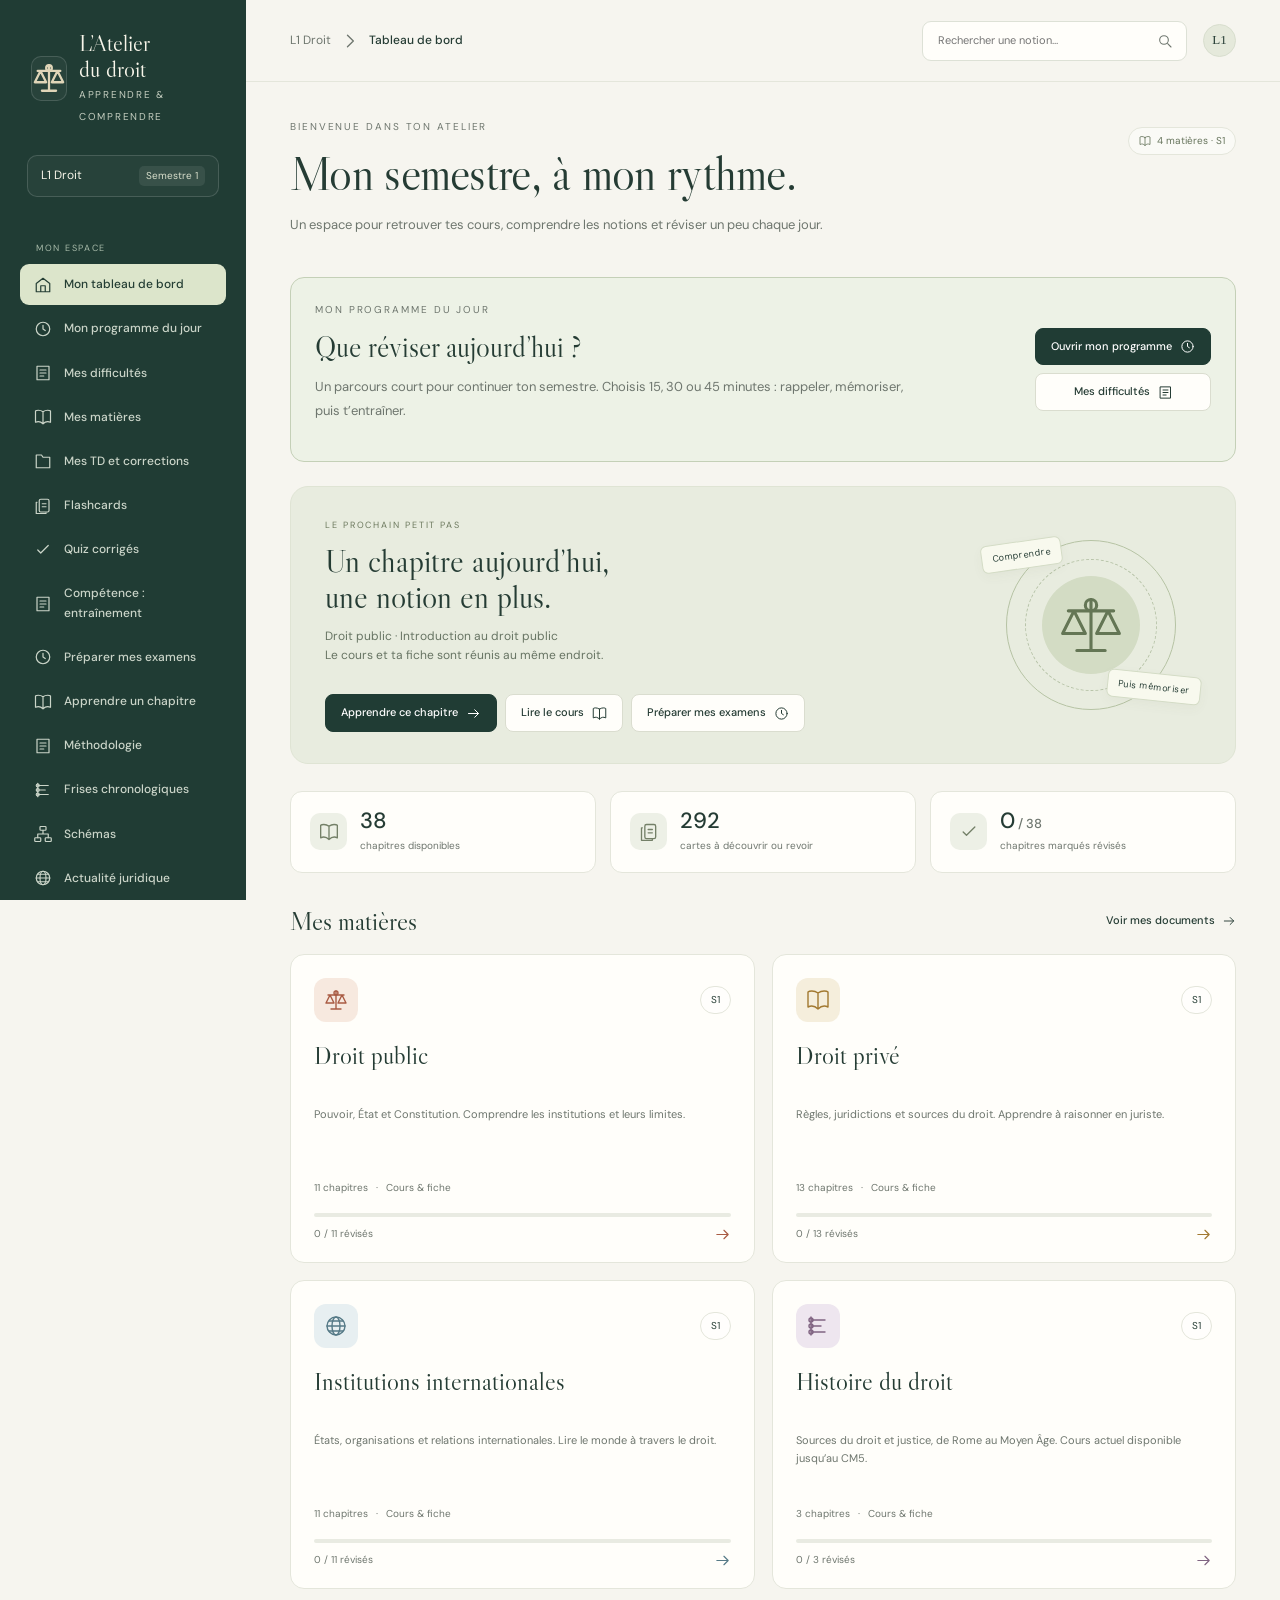
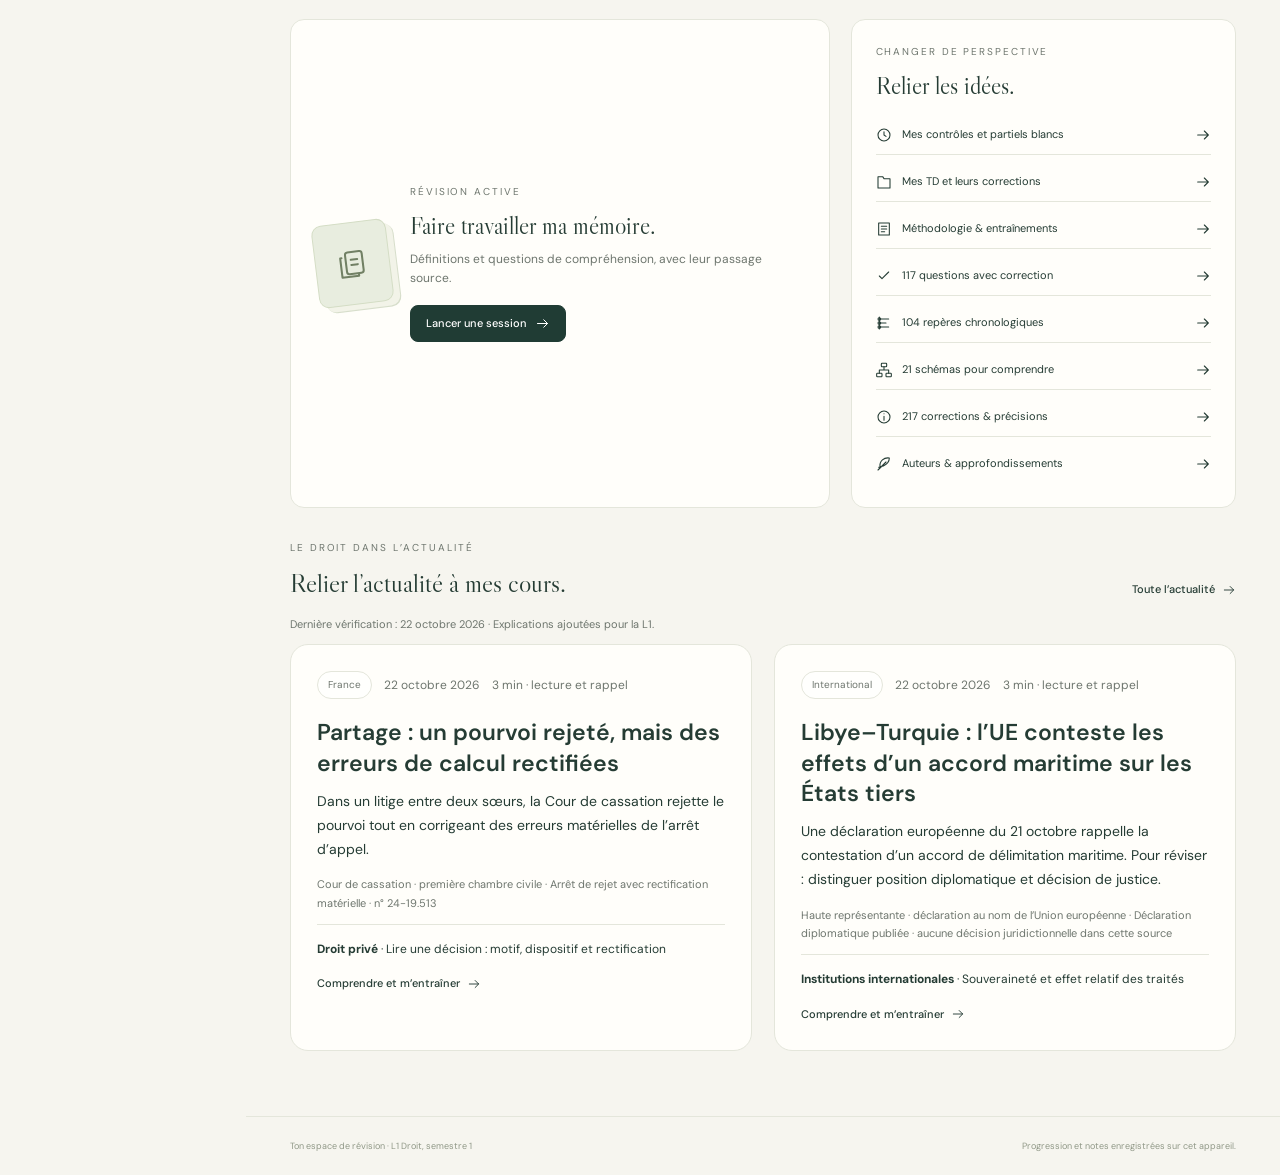
==== commit fa4ad707: "Actualité juridique du 22 octobre : décisions et effets des traités Ajouter deux brèves relues sur l" ====
--- a/index.html
+++ b/index.html
@@ -9,7 +9,7 @@
   <link rel="icon" href="favicon.svg" type="image/svg+xml">
   <link rel="stylesheet" href="styles.css?v=016842bf5948">
   <script src="data.js?v=adc1491a22dc" defer></script>
-  <script src="actualites.js?v=75a900357929" defer></script>
+  <script src="actualites.js?v=d863bcf0737c" defer></script>
   <script src="app.js?v=0b6fcb412779" defer></script>
 </head>
 <body>
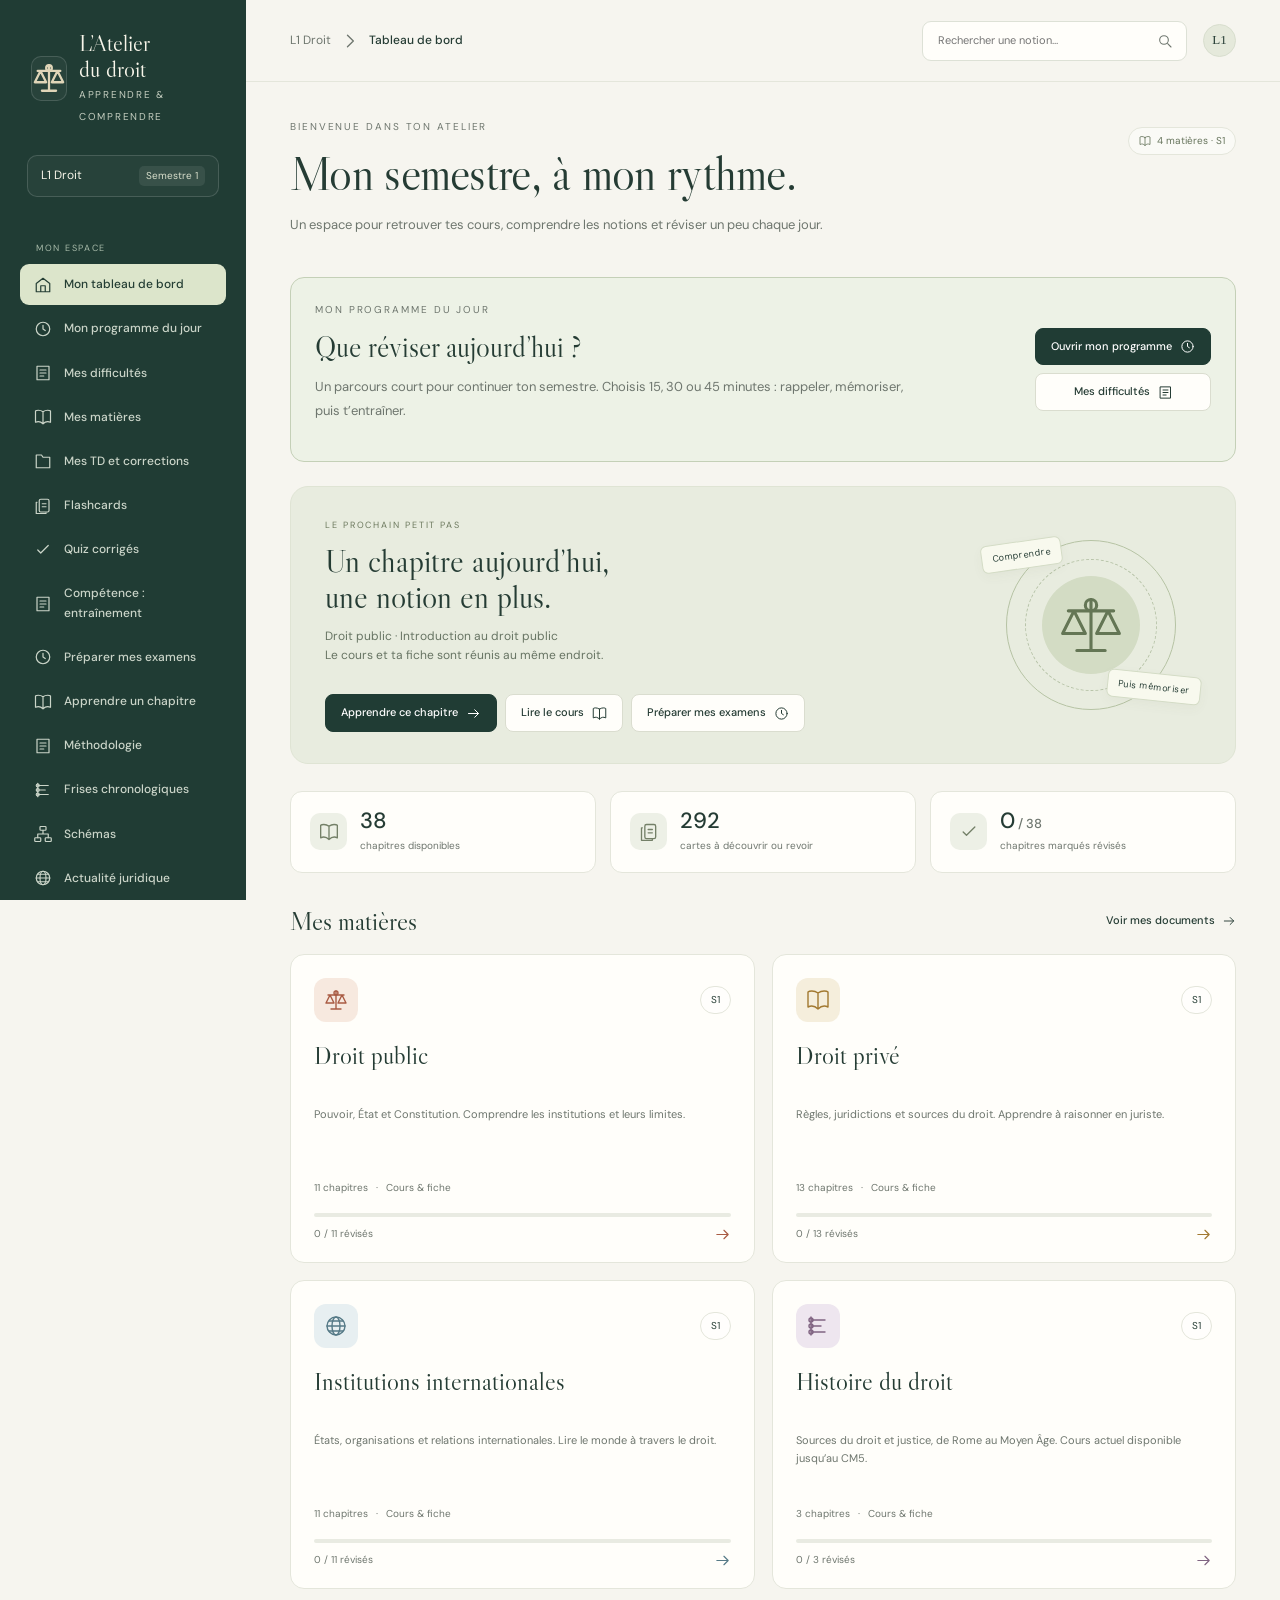
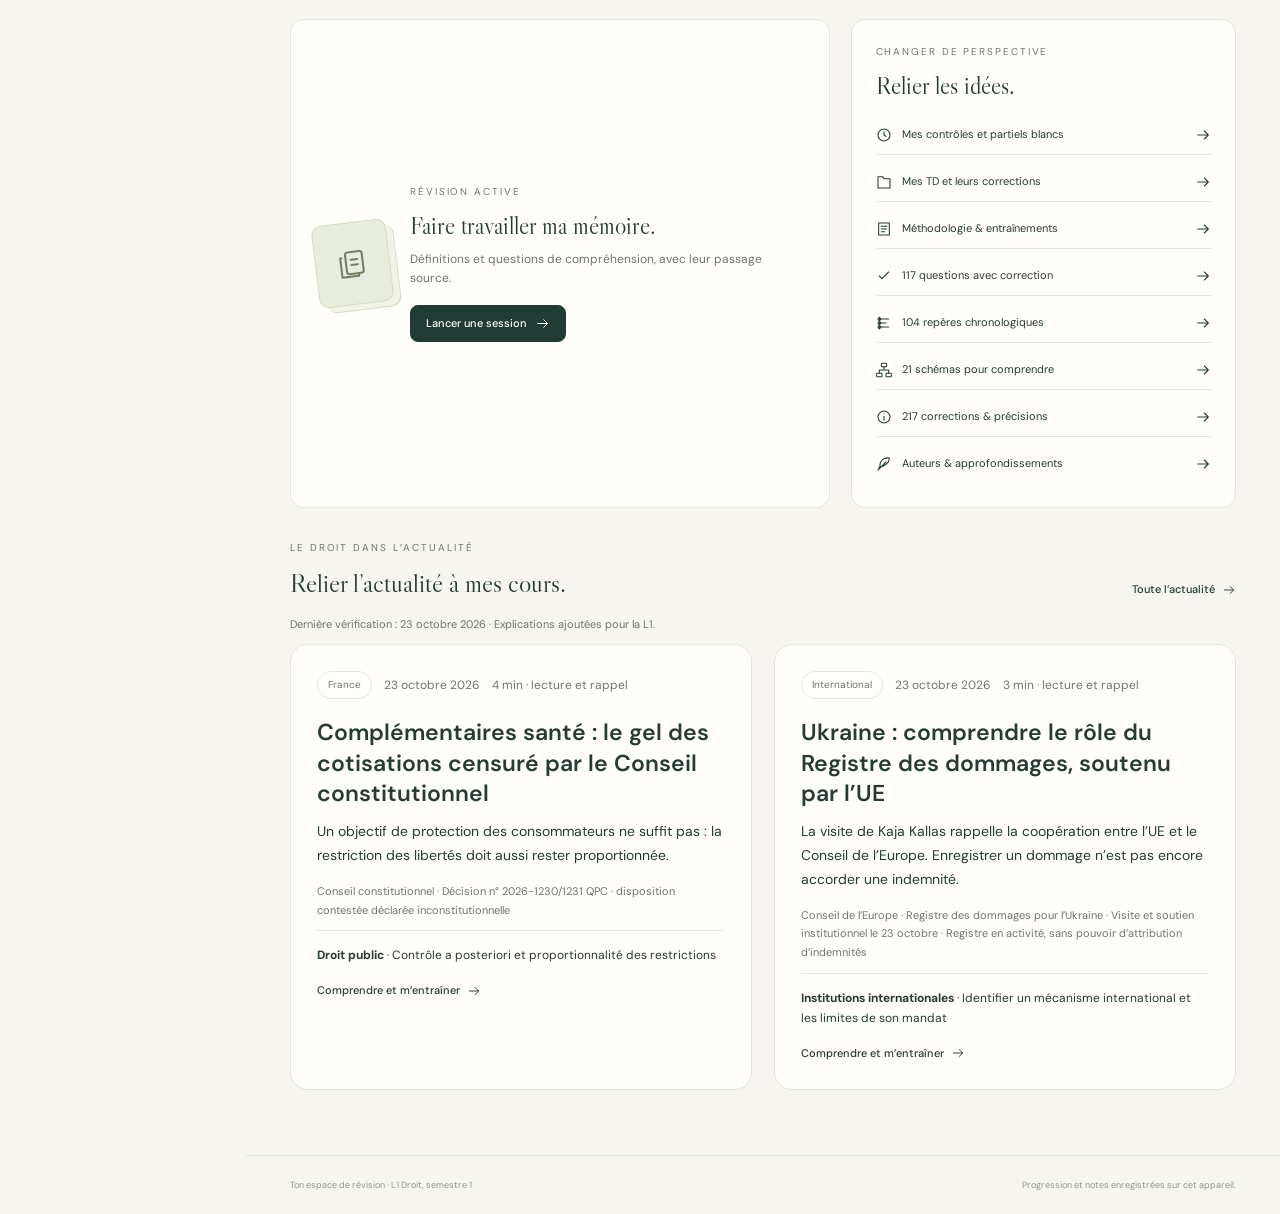
==== commit 829d899d: "Actualité juridique du 23 octobre : QPC et réparation internationale Ajouter deux brèves vérifiées s" ====
--- a/index.html
+++ b/index.html
@@ -9,7 +9,7 @@
   <link rel="icon" href="favicon.svg" type="image/svg+xml">
   <link rel="stylesheet" href="styles.css?v=016842bf5948">
   <script src="data.js?v=adc1491a22dc" defer></script>
-  <script src="actualites.js?v=d863bcf0737c" defer></script>
+  <script src="actualites.js?v=95624c48a57a" defer></script>
   <script src="app.js?v=0b6fcb412779" defer></script>
 </head>
 <body>
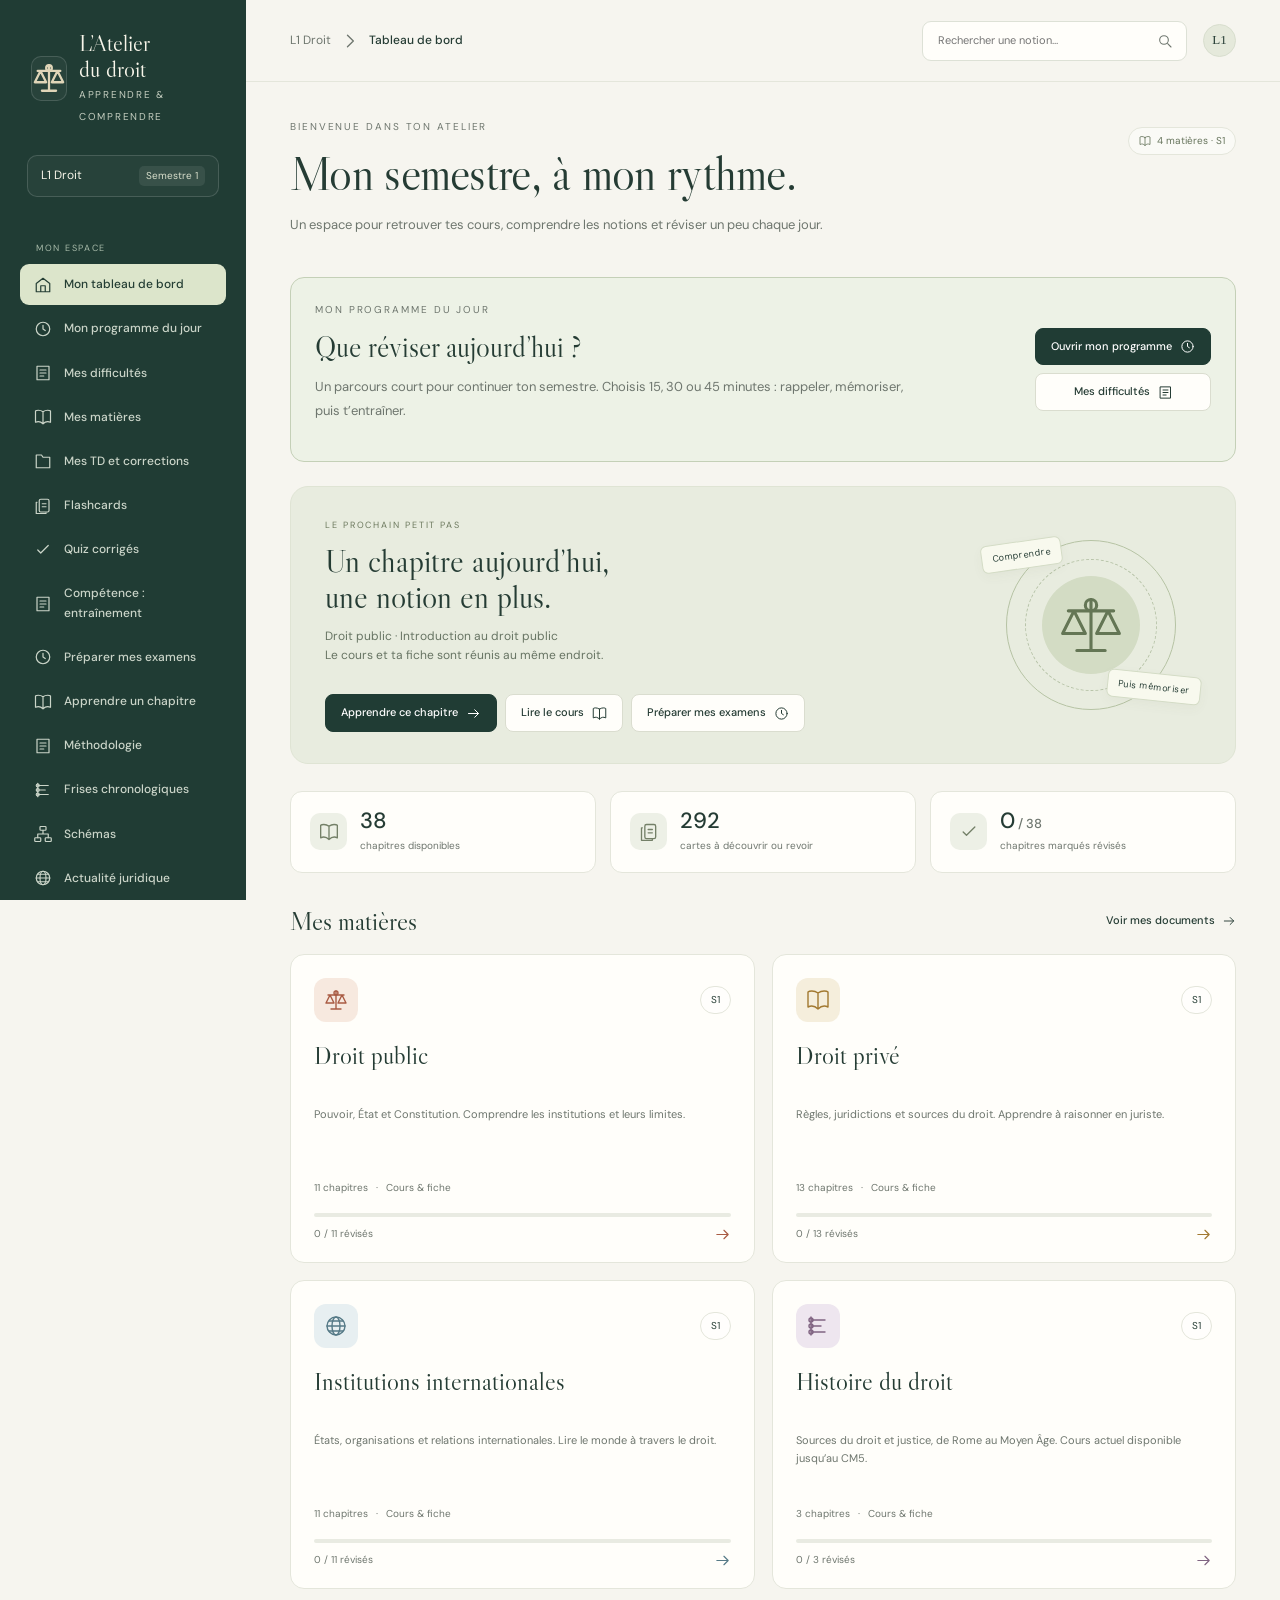
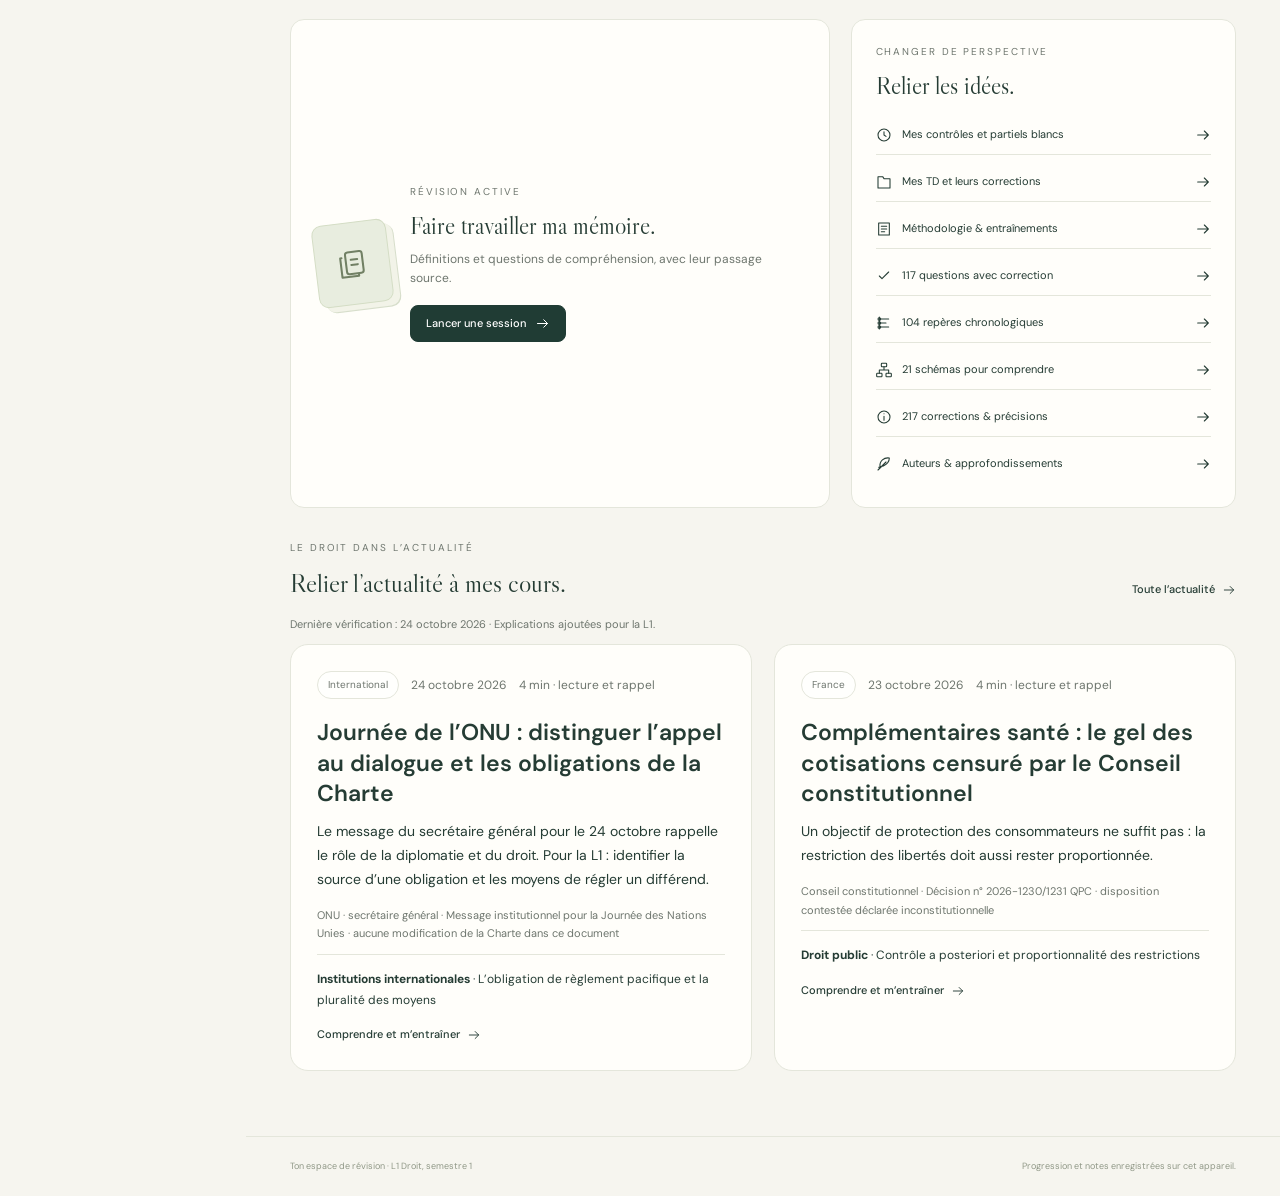
==== commit e10bc579: "Actualité du 24 octobre : ONU et règlement pacifique Ajouter une brève internationale pour la Journé" ====
--- a/index.html
+++ b/index.html
@@ -9,7 +9,7 @@
   <link rel="icon" href="favicon.svg" type="image/svg+xml">
   <link rel="stylesheet" href="styles.css?v=016842bf5948">
   <script src="data.js?v=adc1491a22dc" defer></script>
-  <script src="actualites.js?v=95624c48a57a" defer></script>
+  <script src="actualites.js?v=5905d86e5a8f" defer></script>
   <script src="app.js?v=0b6fcb412779" defer></script>
 </head>
 <body>
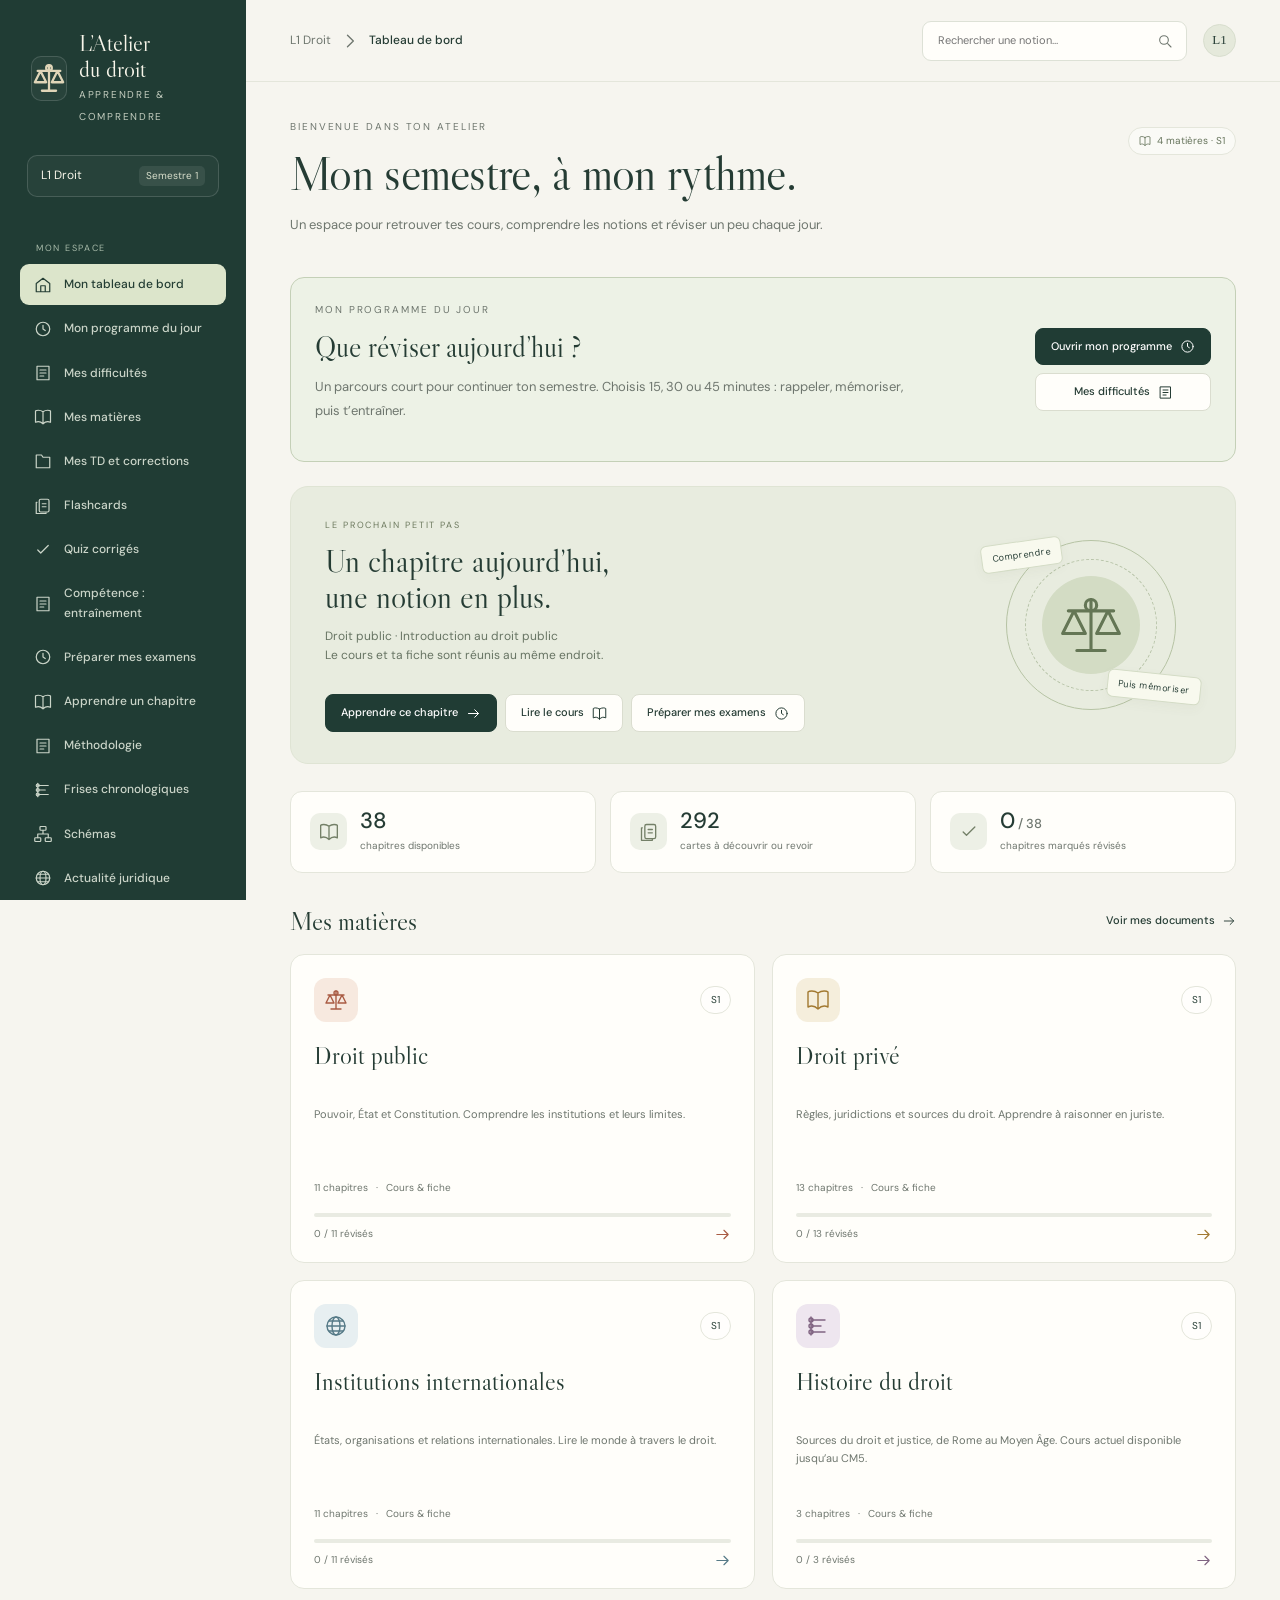
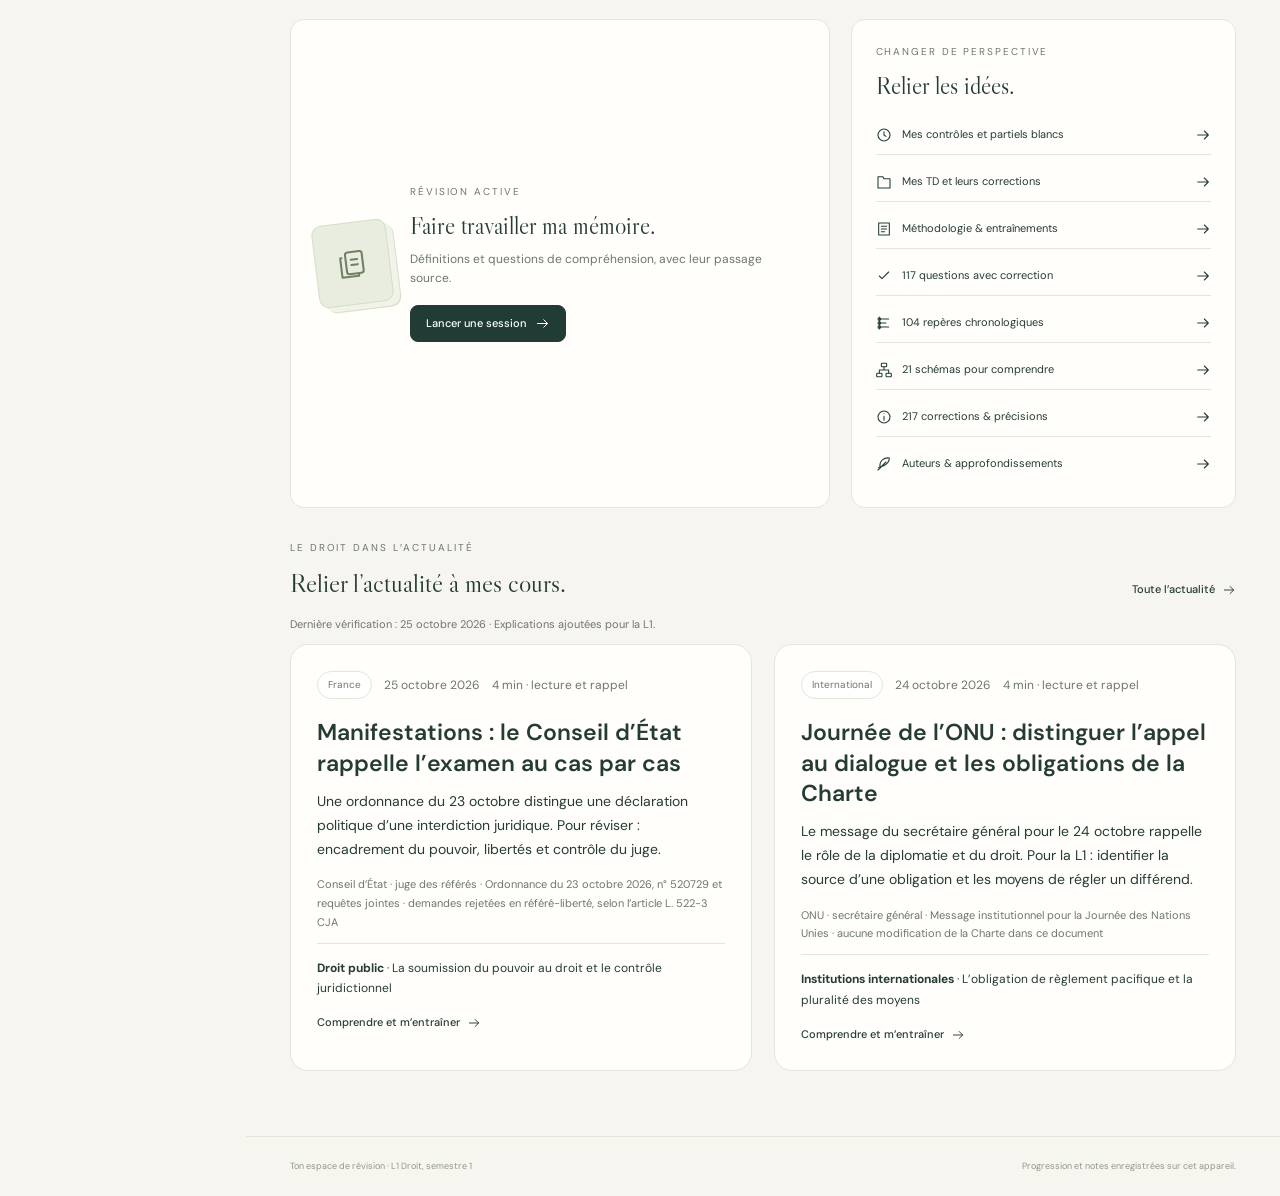
==== commit 5435d52f: "Actualité du 25 octobre : manifestations et contrôle du juge Ajouter une brève sourcée sur CE, 23 oc" ====
--- a/index.html
+++ b/index.html
@@ -9,7 +9,7 @@
   <link rel="icon" href="favicon.svg" type="image/svg+xml">
   <link rel="stylesheet" href="styles.css?v=016842bf5948">
   <script src="data.js?v=adc1491a22dc" defer></script>
-  <script src="actualites.js?v=5905d86e5a8f" defer></script>
+  <script src="actualites.js?v=82827936cdb2" defer></script>
   <script src="app.js?v=0b6fcb412779" defer></script>
 </head>
 <body>
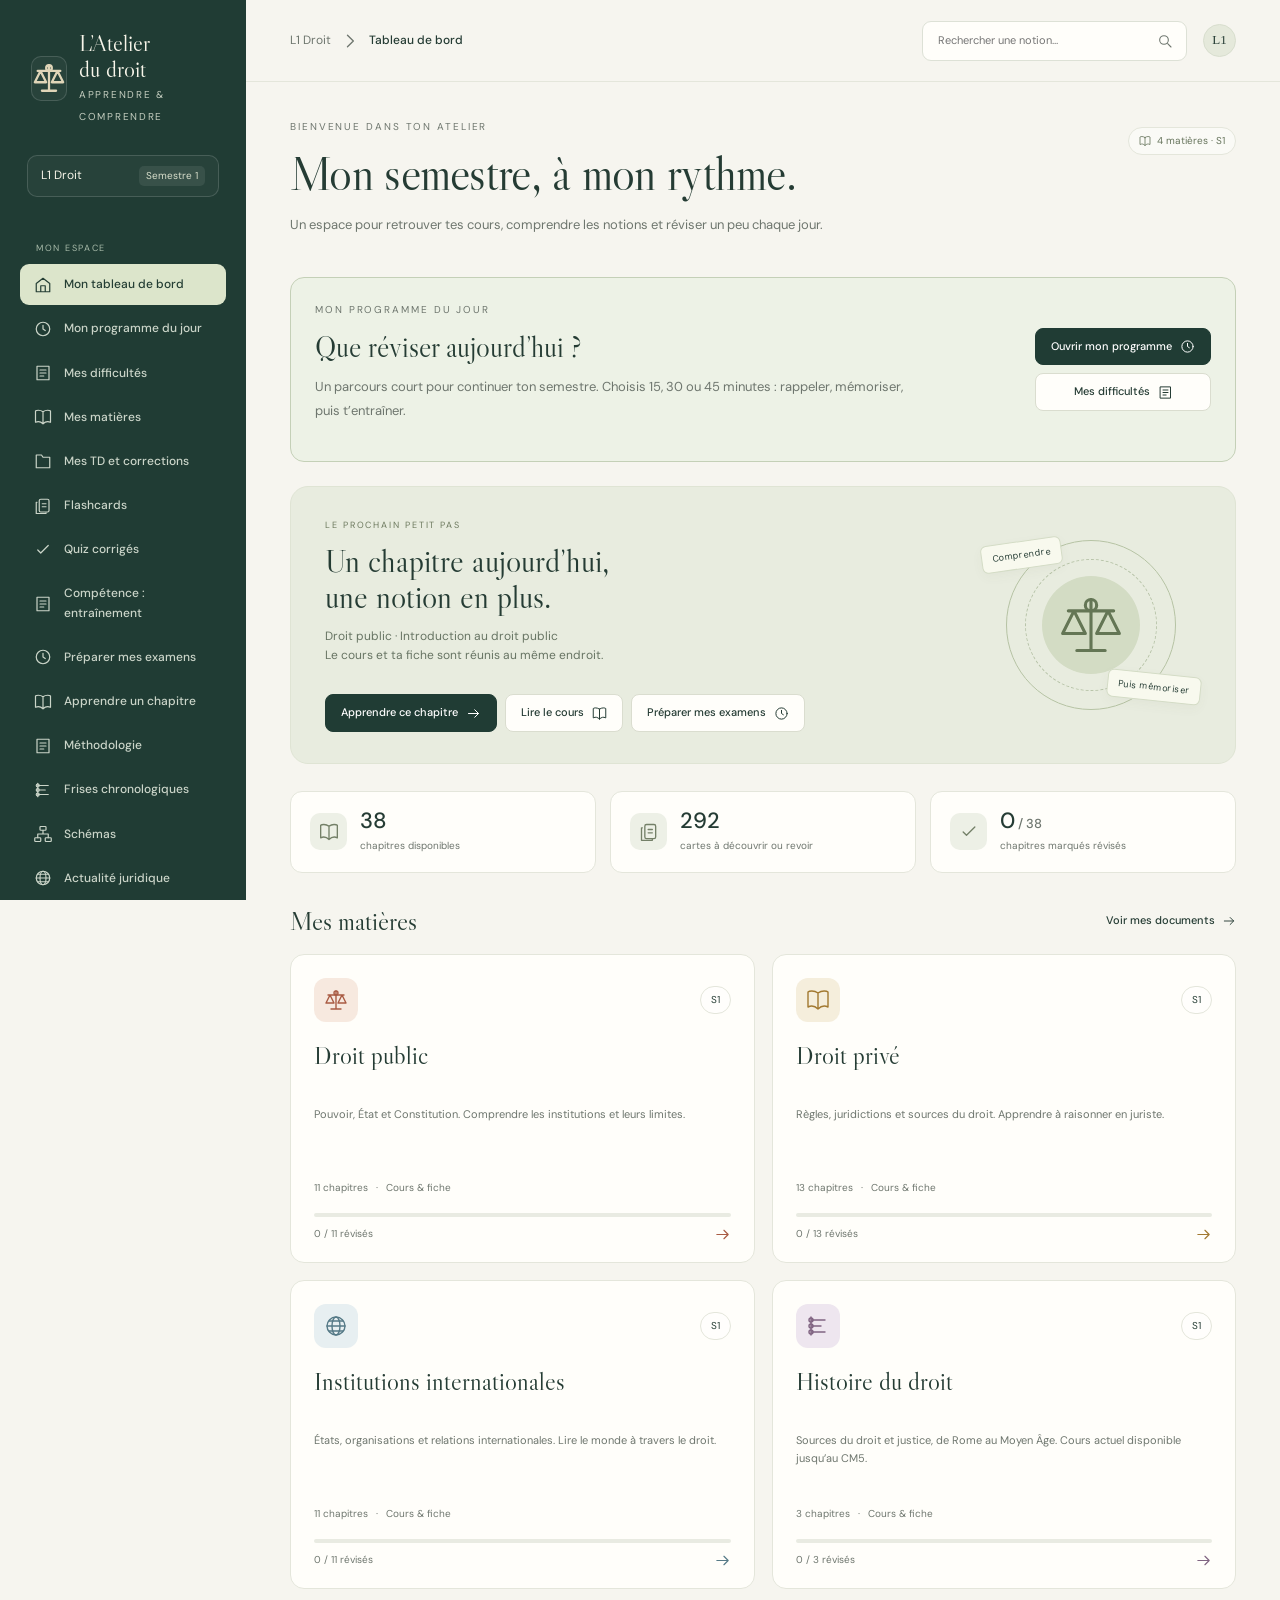
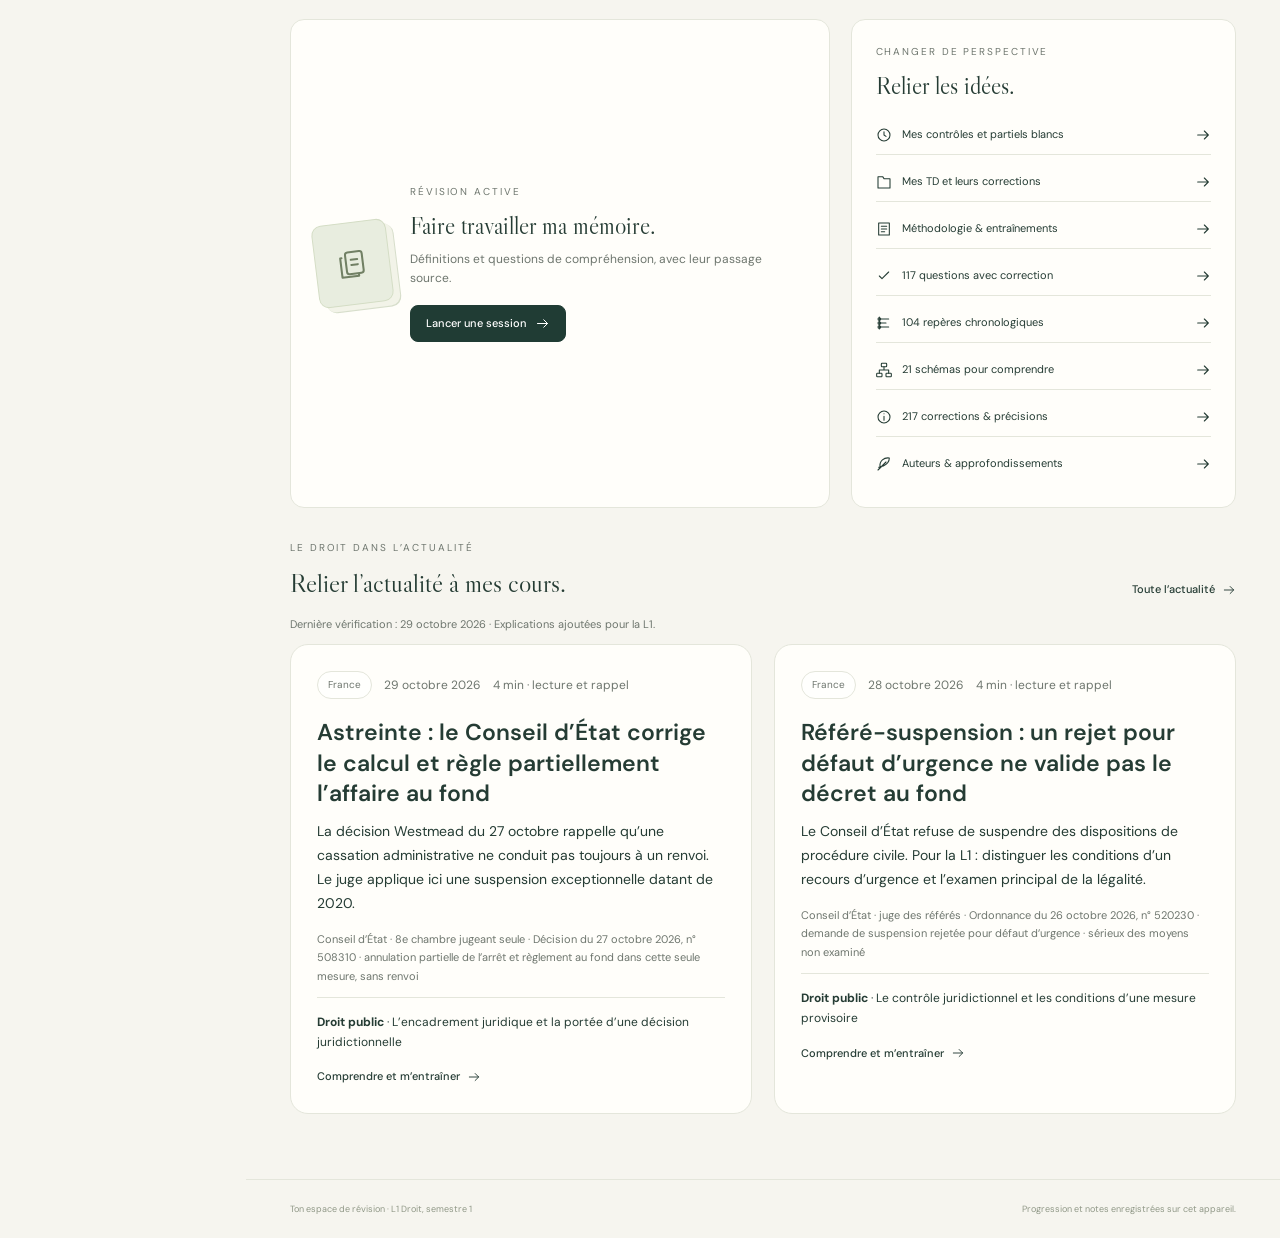
==== commit f0aad2ea: "Actualités des 28 et 29 octobre : contrôle du juge et Frontex Trois brèves pédagogiques relues : réf" ====
--- a/index.html
+++ b/index.html
@@ -9,7 +9,7 @@
   <link rel="icon" href="favicon.svg" type="image/svg+xml">
   <link rel="stylesheet" href="styles.css?v=016842bf5948">
   <script src="data.js?v=adc1491a22dc" defer></script>
-  <script src="actualites.js?v=82827936cdb2" defer></script>
+  <script src="actualites.js?v=0fcd9c19a013" defer></script>
   <script src="app.js?v=0b6fcb412779" defer></script>
 </head>
 <body>
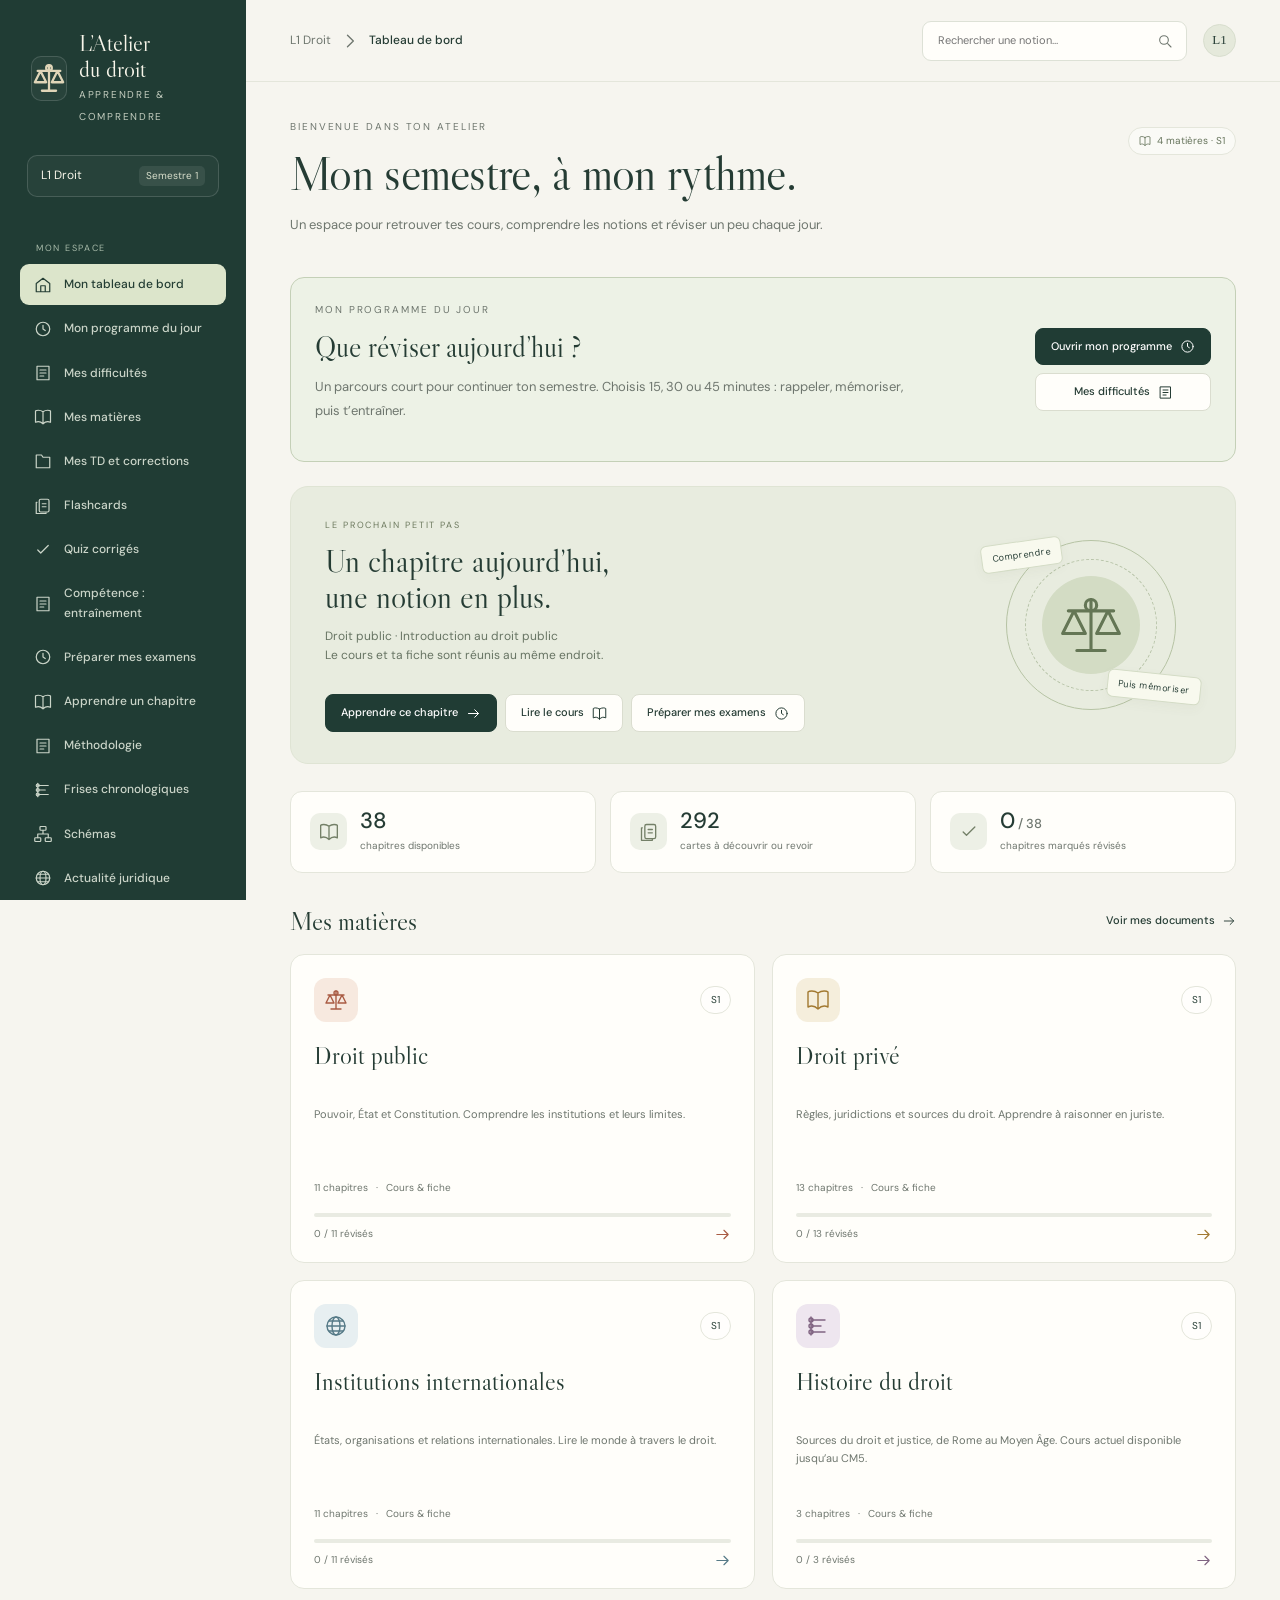
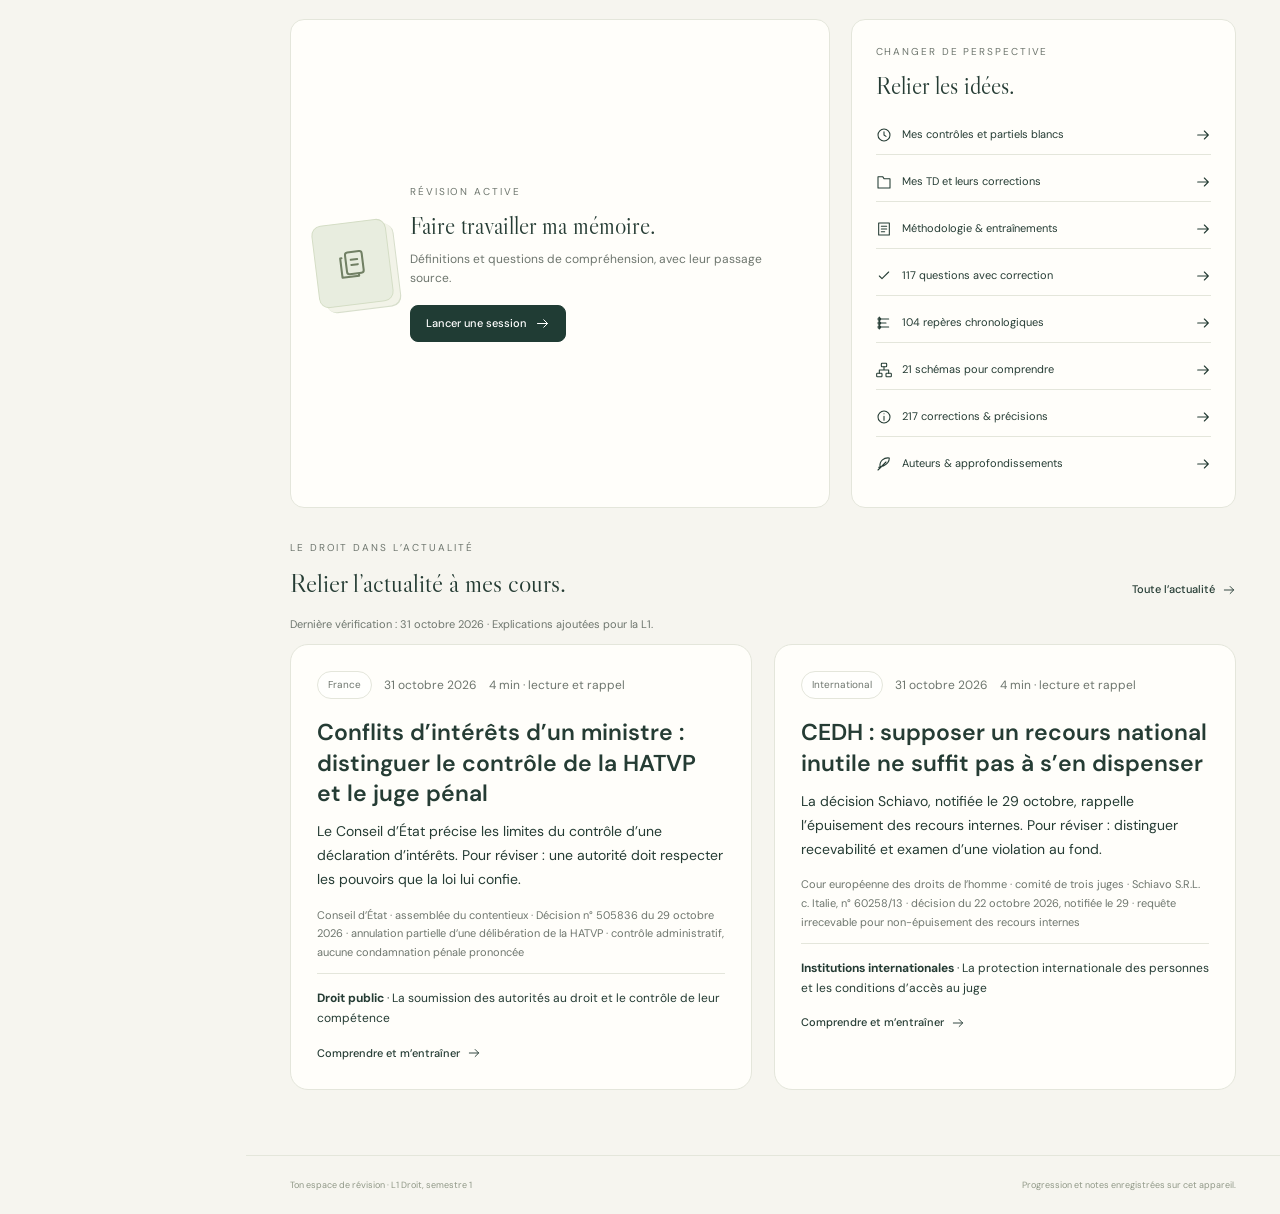
==== commit 8f9917ea: "Actualité du 31 octobre : HATVP et recours CEDH Deux brèves relues sur les sources officielles : déc" ====
--- a/index.html
+++ b/index.html
@@ -9,7 +9,7 @@
   <link rel="icon" href="favicon.svg" type="image/svg+xml">
   <link rel="stylesheet" href="styles.css?v=016842bf5948">
   <script src="data.js?v=adc1491a22dc" defer></script>
-  <script src="actualites.js?v=0fcd9c19a013" defer></script>
+  <script src="actualites.js?v=47fe8078a926" defer></script>
   <script src="app.js?v=0b6fcb412779" defer></script>
 </head>
 <body>
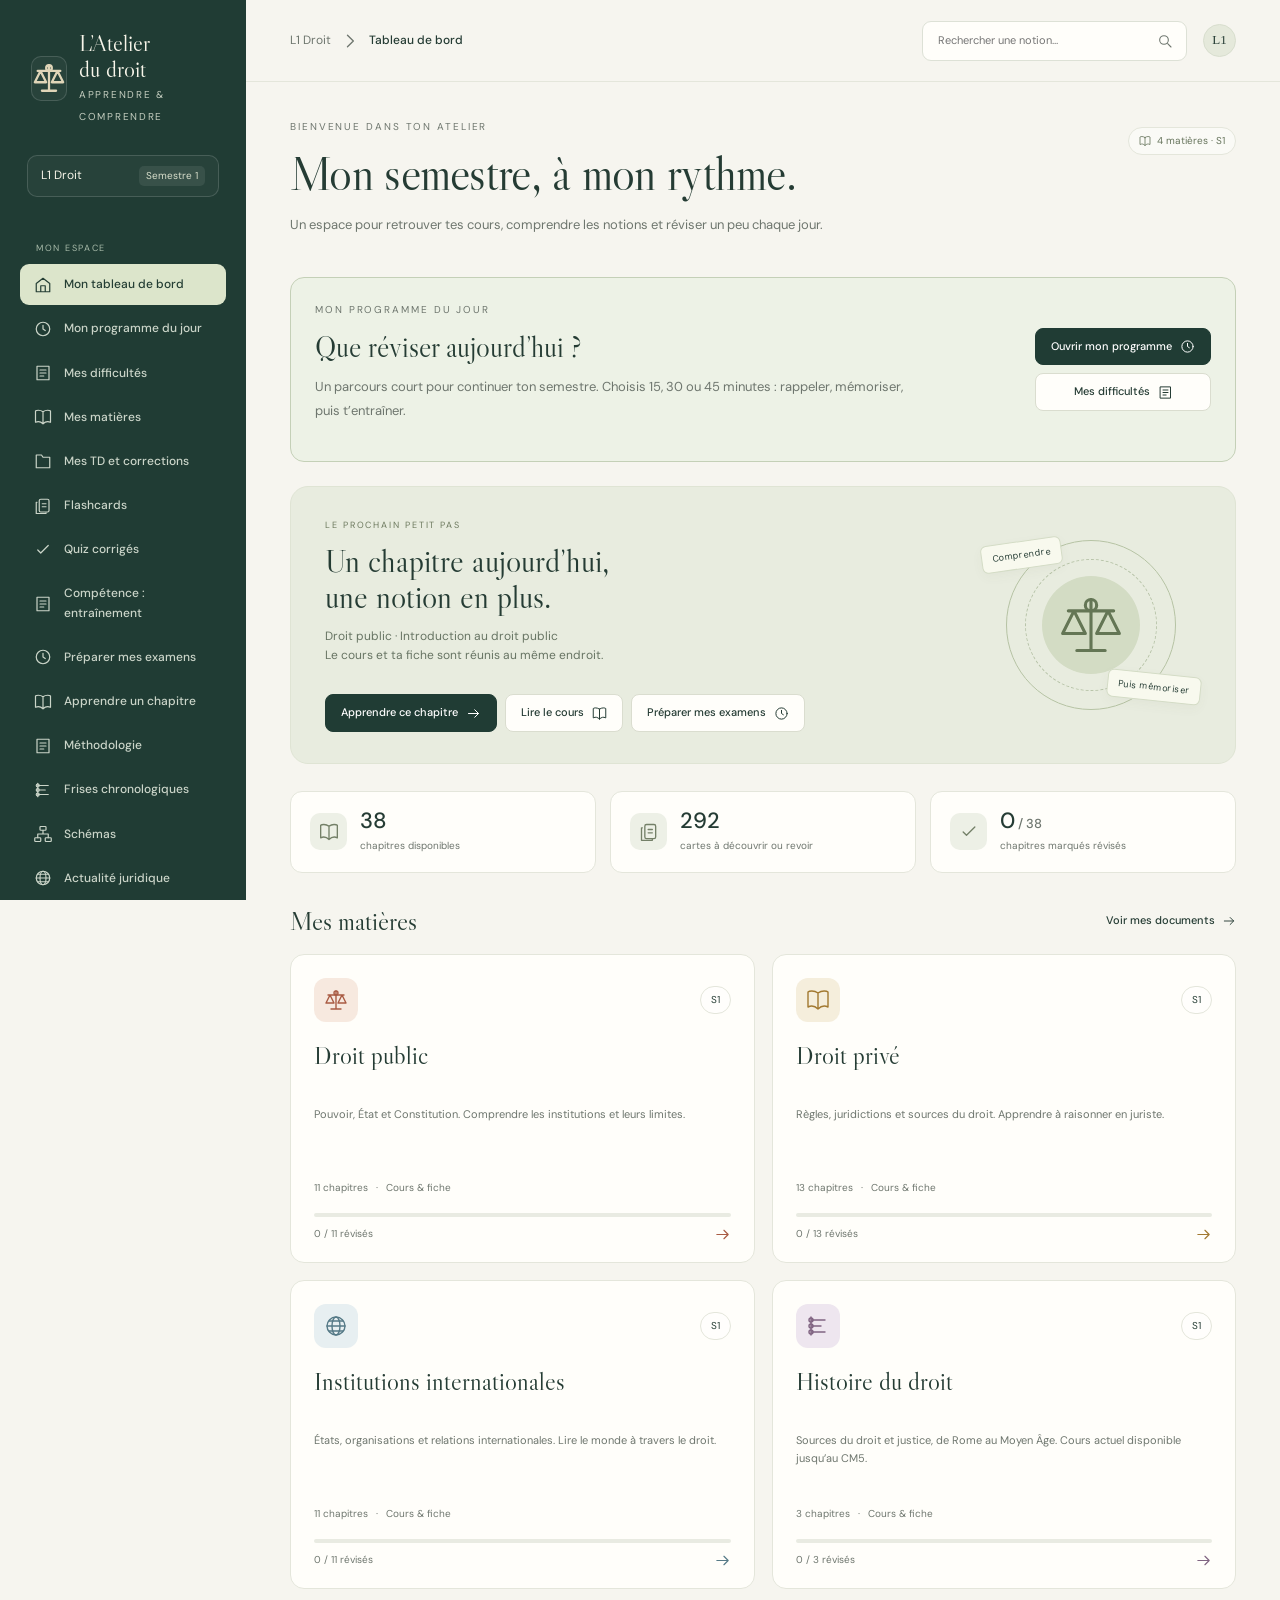
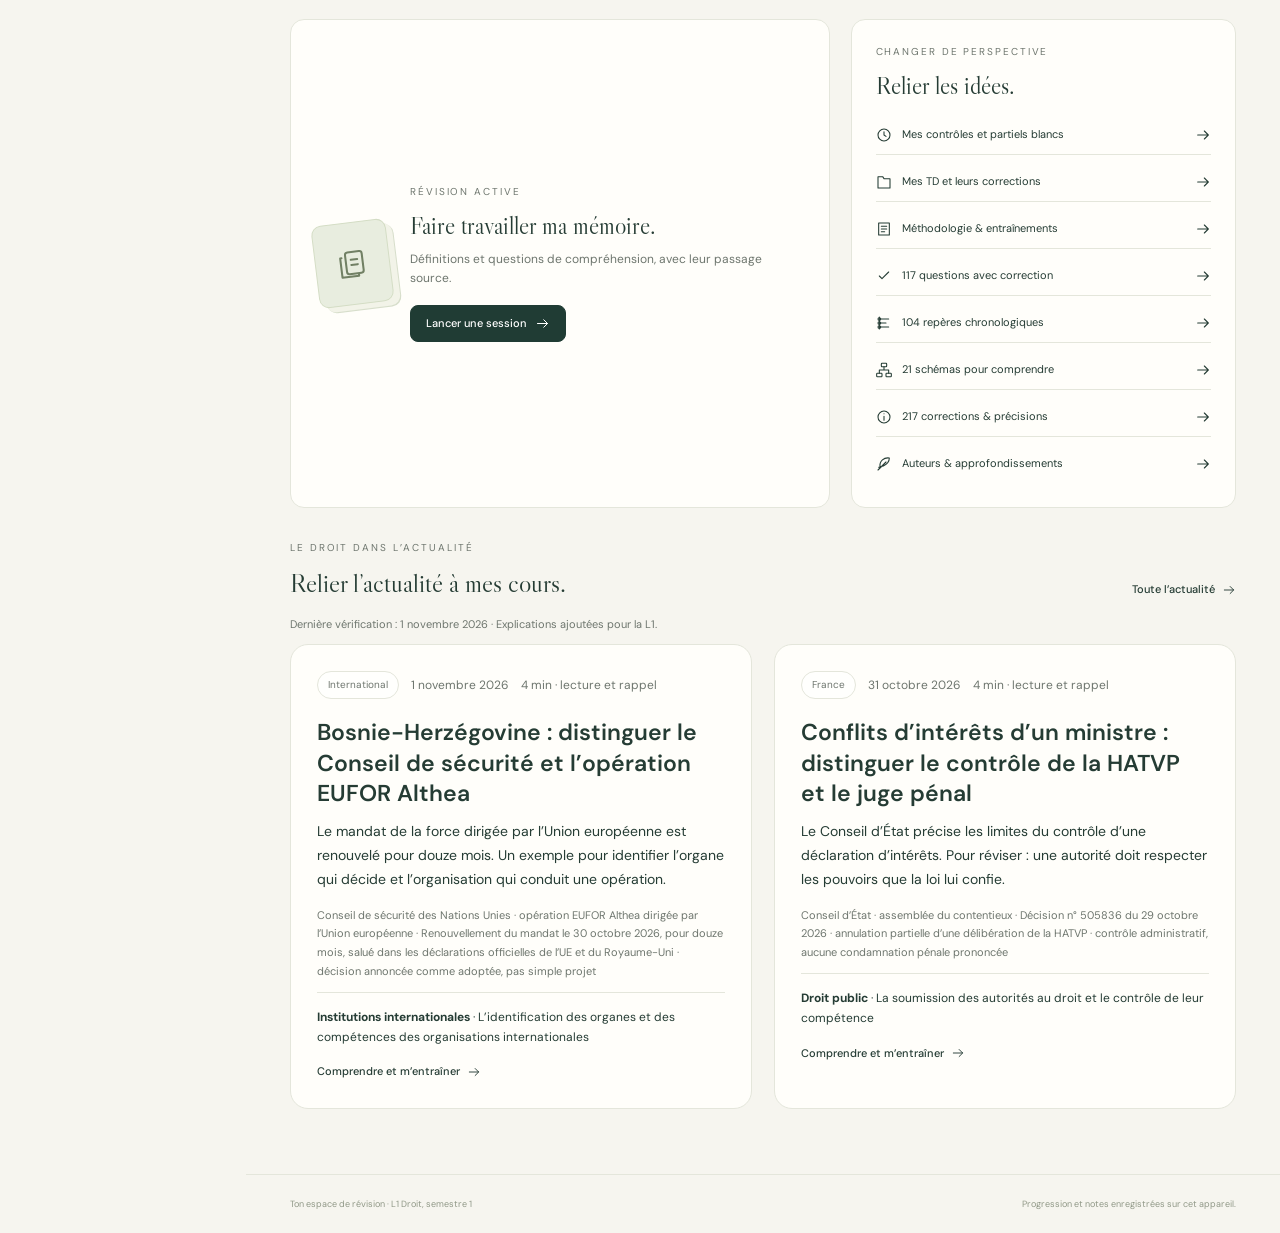
==== commit d6212566: "Actualité du 1er novembre : EUFOR Althea Expliquer le renouvellement du mandat et distinguer le Cons" ====
--- a/index.html
+++ b/index.html
@@ -9,7 +9,7 @@
   <link rel="icon" href="favicon.svg" type="image/svg+xml">
   <link rel="stylesheet" href="styles.css?v=016842bf5948">
   <script src="data.js?v=adc1491a22dc" defer></script>
-  <script src="actualites.js?v=47fe8078a926" defer></script>
+  <script src="actualites.js?v=2d5f86ac7589" defer></script>
   <script src="app.js?v=0b6fcb412779" defer></script>
 </head>
 <body>
